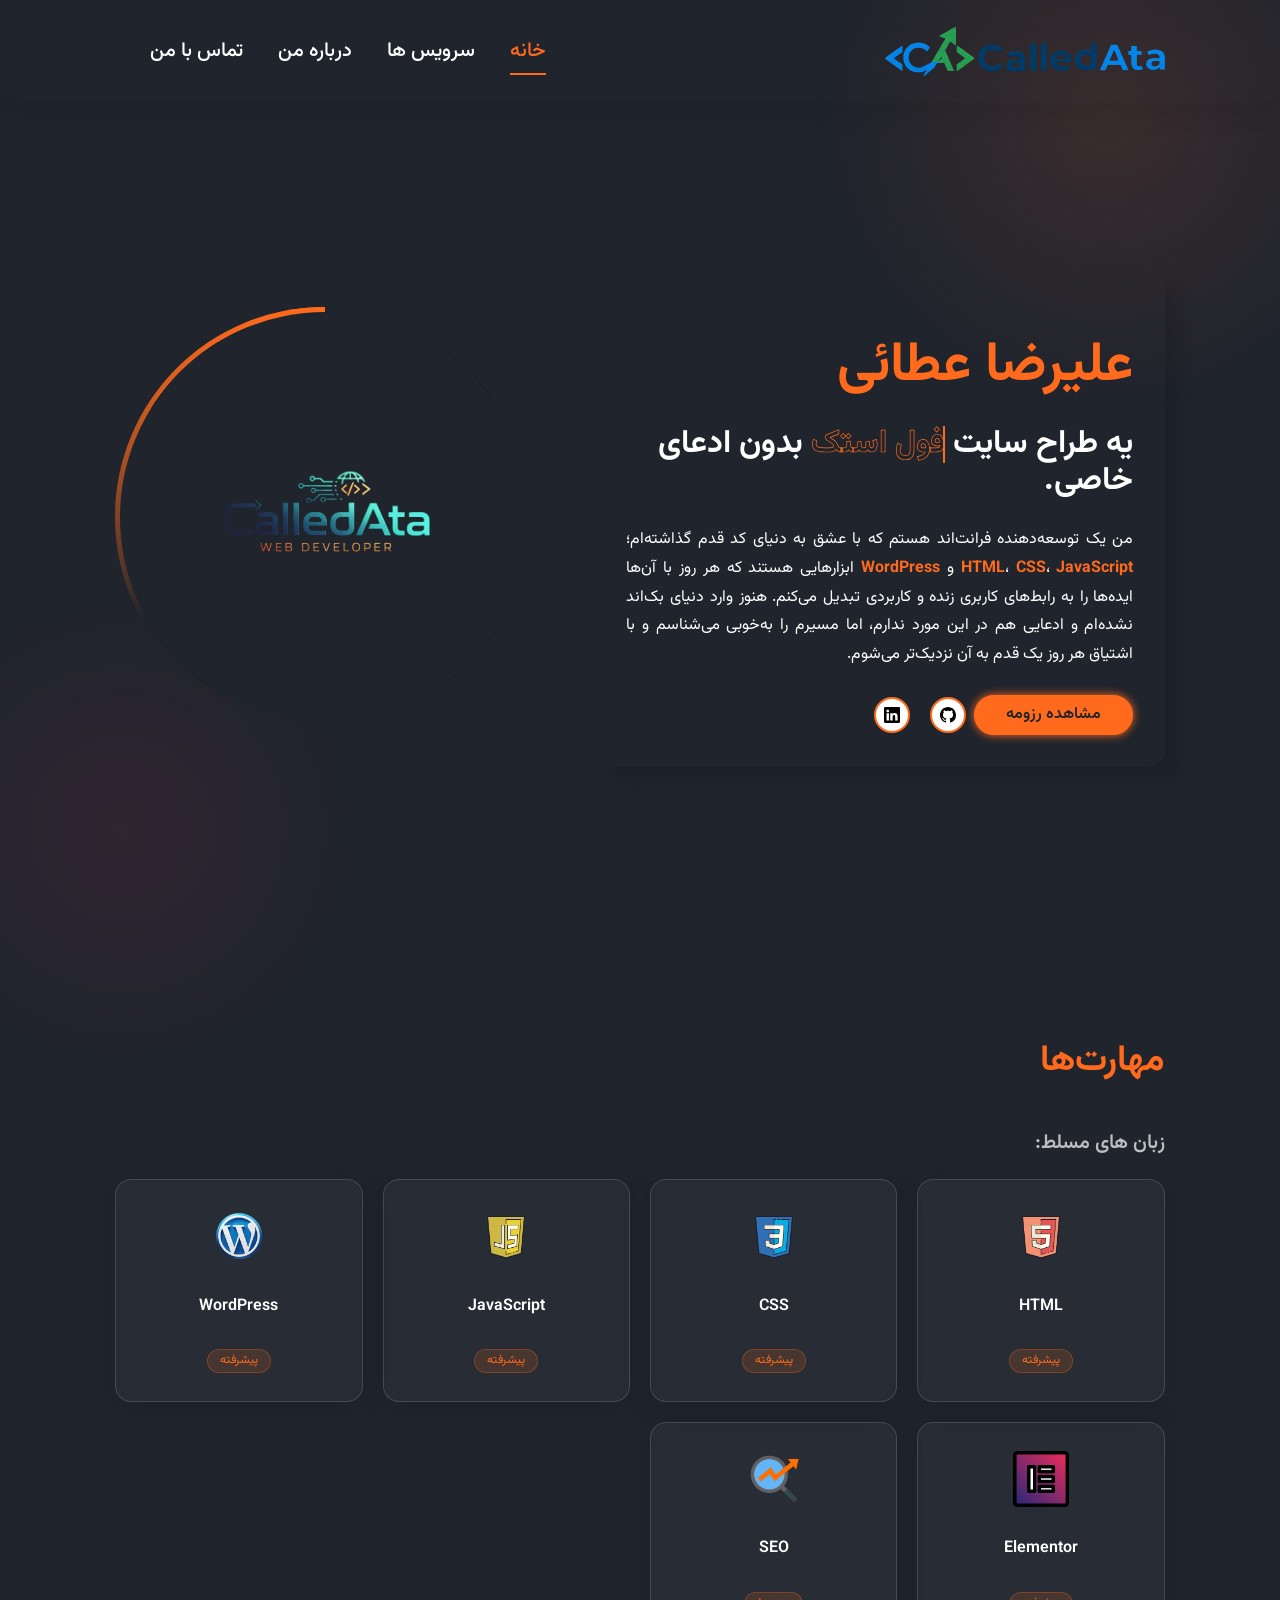
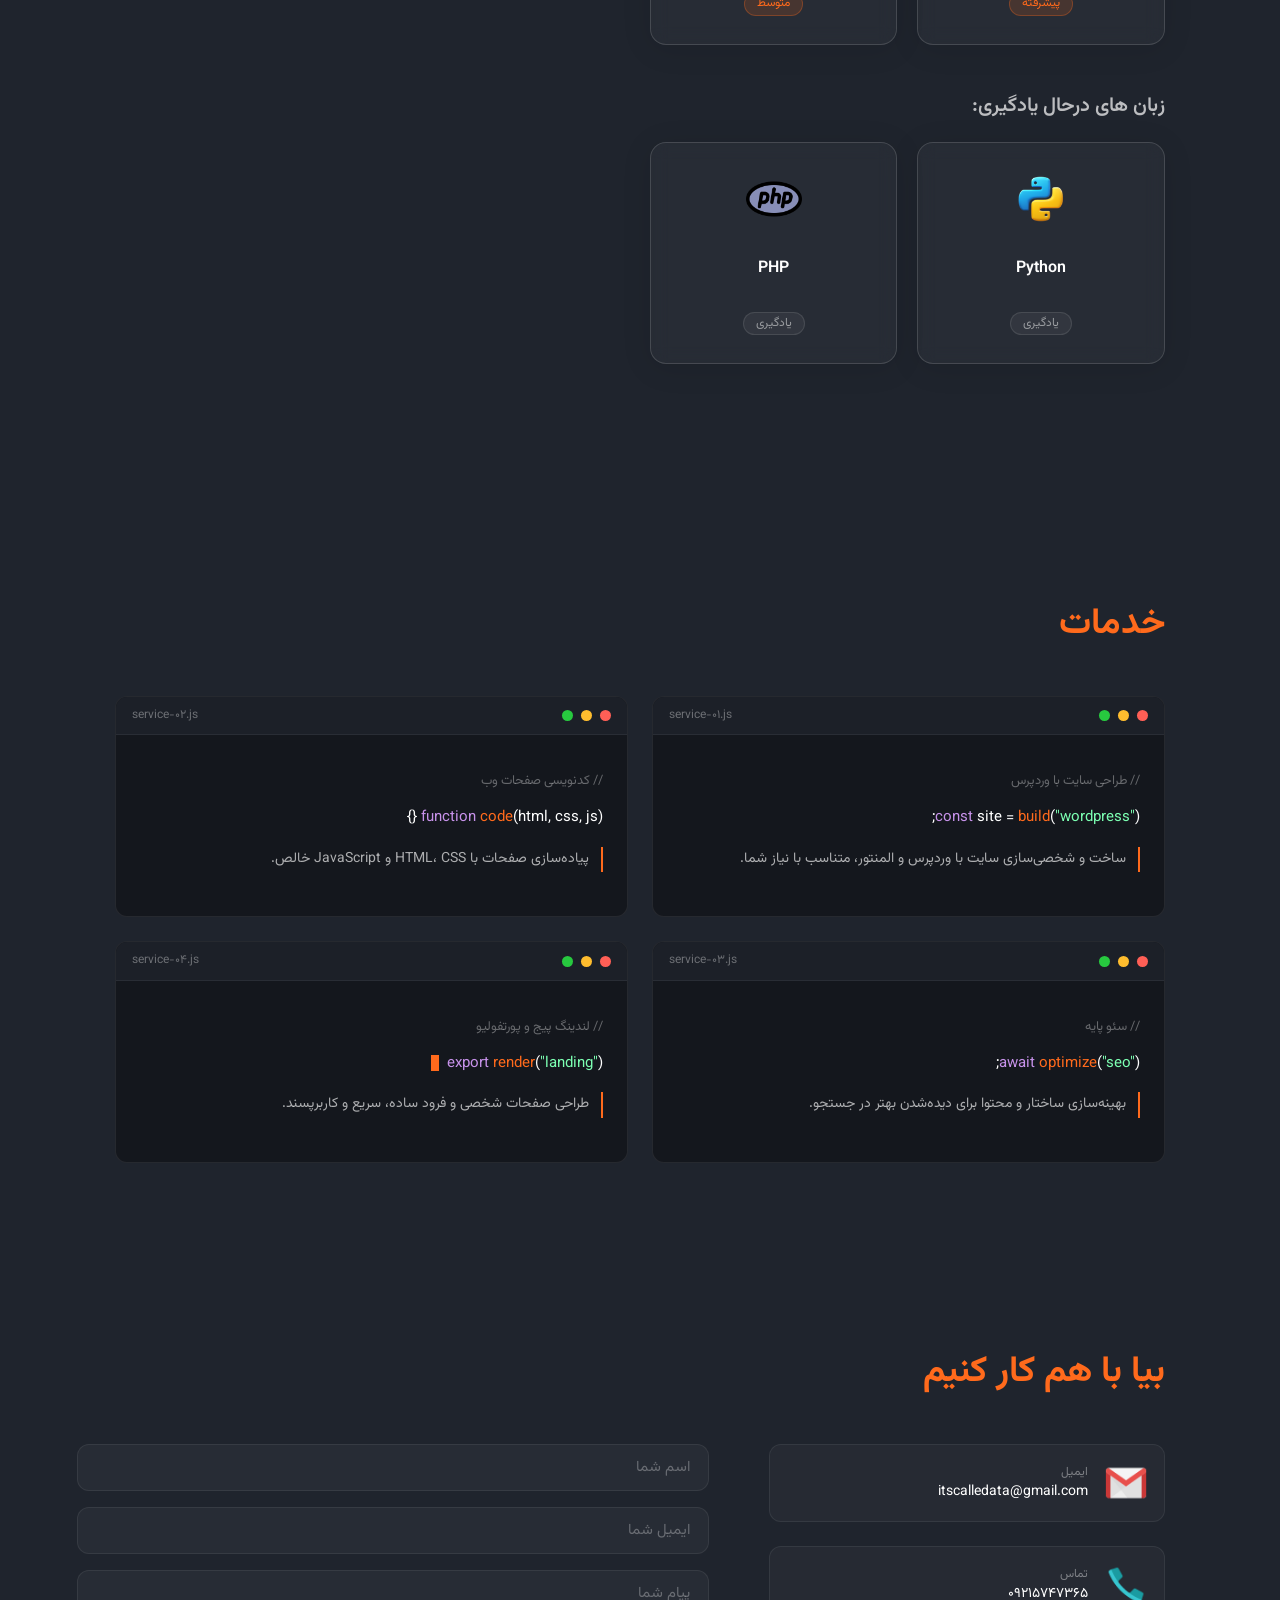
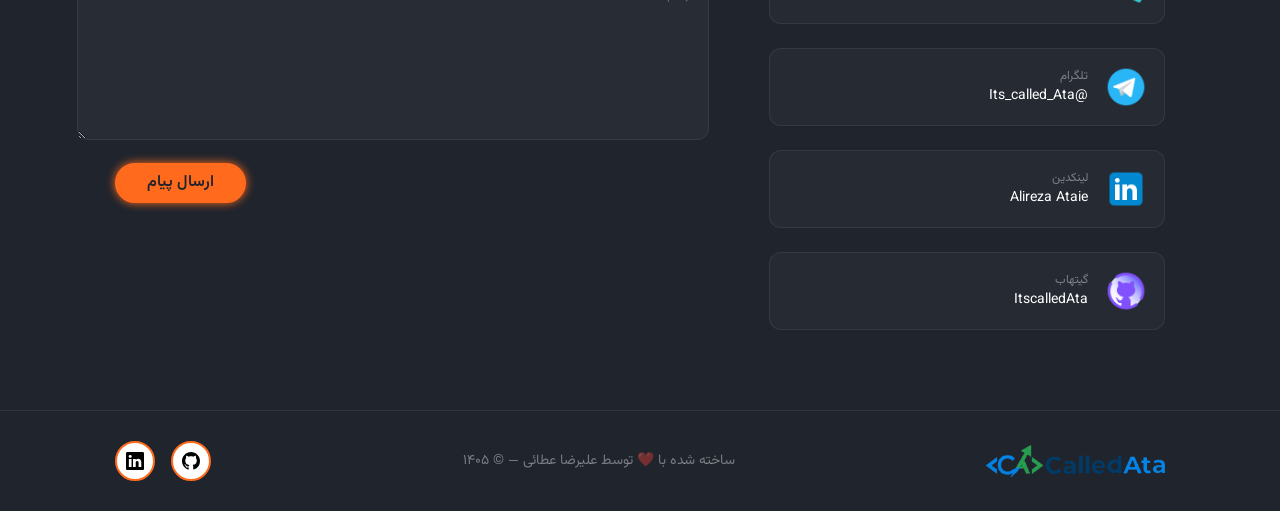
==== index.html @ e7ccdea0 "Initial commit" ====
<!doctype html>
<html lang="fa" dir="rtl">
  <head>
    <meta charset="UTF-8" />
    <meta http-equiv="X-UA-Compatible" content="IE=edge" />
    <meta name="viewport" content="width=device-width, initial-scale=1.0" />
    <title>Alireza Ataie</title>
    <link rel="stylesheet" href="./styles/reset.css" />
    <link rel="stylesheet" href="./styles/styles.css" />
    <link rel="stylesheet" href="./styles/hamburger.css">
    <link rel="stylesheet" href="./styles/responsive.css" />
  </head>
  <body>
    <div class="loader-overlay">
      <div class="loader-spinner"></div>
    </div>
    <header id="header"></header>
    <section class="hero">
      <div class="hero-info">
        <h1>علیرضا عطائی</h1>
        <h2>
          یه طراح سایت
          <span class="imp" style="--i: 1" data-text="فول استک">فول استک</span>
          بدون ادعای خاصی.
        </h2>
        <p>
          من یک توسعه‌دهنده فرانت‌اند هستم که با عشق به دنیای کد قدم گذاشته‌ام؛
          <span class="orange">HTML</span>، <span class="orange">CSS</span>،
          <span class="orange">JavaScript</span> و
          <span class="orange">WordPress</span> ابزارهایی هستند که هر روز با
          آن‌ها ایده‌ها را به رابط‌های کاربری زنده و کاربردی تبدیل می‌کنم. هنوز
          وارد دنیای بک‌اند نشده‌ام و ادعایی هم در این مورد ندارم، اما مسیرم
          را به‌خوبی می‌شناسم و با اشتیاق هر روز یک قدم به آن نزدیک‌تر می‌شوم.
        </p>
        <div class="btn-sci">
          <a href="#" class="btn">مشاهده رزومه</a>
          <div class="sci">
            <a href="https://github.com/ItscalledAta" target="_blank"
              ><img src="./images/icons/github.svg" alt="github"
            /></a>
            <a
              href="https://www.linkedin.com/in/alireza-ataie82"
              target="_blank"
              ><img src="./images/icons/linkedin.svg" alt="linkedin"
            /></a>
          </div>
        </div>
      </div>
      <div class="hero-img">
        <div class="img-box">
          <div class="img-item">
            <img src="./images/pictures/CalledAta.png" alt="Alireza Ataie" />
          </div>
        </div>
      </div>
    </section>
    <section class="skills">
      <h2 class="section-title">مهارت‌ها</h2>

      <div class="skills-group">
        <h3 class="group-title">زبان های مسلط:</h3>
        <div class="skills-grid">
          <div class="skill-card">
            <div class="skill-icon">
              <img src="./images/icons/html.png" alt="HTML" />
            </div>
            <h4>HTML</h4>
            <span class="skill-tag">پیشرفته</span>
          </div>

          <div class="skill-card">
            <div class="skill-icon">
              <img src="./images/icons/css.png" alt="CSS" />
            </div>
            <h4>CSS</h4>
            <span class="skill-tag">پیشرفته</span>
          </div>

          <div class="skill-card">
            <div class="skill-icon">
              <img src="./images/icons/javascript.png" alt="JavaScript" />
            </div>
            <h4>JavaScript</h4>
            <span class="skill-tag">پیشرفته</span>
          </div>

          <div class="skill-card">
            <div class="skill-icon">
              <img src="./images/icons/wordpress.png" alt="WordPress" />
            </div>
            <h4>WordPress</h4>
            <span class="skill-tag">پیشرفته</span>
          </div>

          <div class="skill-card">
            <div class="skill-icon">
              <img src="./images/icons/elementor.png" alt="Elementor" />
            </div>
            <h4>Elementor</h4>
            <span class="skill-tag">پیشرفته</span>
          </div>

          <div class="skill-card">
            <div class="skill-icon">
              <img src="./images/icons/seo.png" alt="SEO" />
            </div>
            <h4>SEO</h4>
            <span class="skill-tag">متوسط</span>
          </div>
        </div>
      </div>

      <div class="skills-group">
        <h3 class="group-title">زبان های درحال یادگیری:</h3>
        <div class="skills-grid learning">
          <div class="skill-card">
            <div class="skill-icon">
              <img src="./images/icons/python.png" alt="Python" />
            </div>
            <h4>Python</h4>
            <span class="skill-tag learning-tag">یادگیری</span>
          </div>

          <div class="skill-card">
            <div class="skill-icon">
              <img src="./images/icons/php.png" alt="PHP" />
            </div>
            <h4>PHP</h4>
            <span class="skill-tag learning-tag">یادگیری</span>
          </div>
        </div>
      </div>
    </section>
    <section id="services" class="services">
  <h2 class="section-title">خدمات</h2>
  <div class="services-grid">

    <div class="service-card">
      <div class="terminal-bar">
        <span class="terminal-dot red"></span>
        <span class="terminal-dot yellow"></span>
        <span class="terminal-dot green"></span>
        <span class="terminal-title">service-01.js</span>
      </div>
      <div class="terminal-body">
        <p class="terminal-comment">طراحی سایت با وردپرس</p>
        <p class="terminal-line">
          <span class="terminal-key">const</span> site =
          <span class="terminal-func">build</span>(<span class="terminal-string">"wordpress"</span>);
        </p>
        <p class="terminal-desc">
          ساخت و شخصی‌سازی سایت با وردپرس و المنتور، متناسب با نیاز شما.
        </p>
      </div>
    </div>

    <div class="service-card">
      <div class="terminal-bar">
        <span class="terminal-dot red"></span>
        <span class="terminal-dot yellow"></span>
        <span class="terminal-dot green"></span>
        <span class="terminal-title">service-02.js</span>
      </div>
      <div class="terminal-body">
        <p class="terminal-comment">کدنویسی صفحات وب</p>
        <p class="terminal-line">
          <span class="terminal-key">function</span>
          <span class="terminal-func">code</span>(html, css, js) {}
        </p>
        <p class="terminal-desc">
          پیاده‌سازی صفحات با HTML، CSS و JavaScript خالص.
        </p>
      </div>
    </div>

    <div class="service-card">
      <div class="terminal-bar">
        <span class="terminal-dot red"></span>
        <span class="terminal-dot yellow"></span>
        <span class="terminal-dot green"></span>
        <span class="terminal-title">service-03.js</span>
      </div>
      <div class="terminal-body">
        <p class="terminal-comment">سئو پایه</p>
        <p class="terminal-line">
          <span class="terminal-key">await</span>
          <span class="terminal-func">optimize</span>(<span class="terminal-string">"seo"</span>);
        </p>
        <p class="terminal-desc">
          بهینه‌سازی ساختار و محتوا برای دیده‌شدن بهتر در جستجو.
        </p>
      </div>
    </div>

    <div class="service-card">
      <div class="terminal-bar">
        <span class="terminal-dot red"></span>
        <span class="terminal-dot yellow"></span>
        <span class="terminal-dot green"></span>
        <span class="terminal-title">service-04.js</span>
      </div>
      <div class="terminal-body">
        <p class="terminal-comment">لندینگ پیج و پورتفولیو</p>
        <p class="terminal-line">
          <span class="terminal-key">export</span>
          <span class="terminal-func">render</span>(<span class="terminal-string">"landing"</span>)
          <span class="cursor-blink"></span>
        </p>
        <p class="terminal-desc">
          طراحی صفحات شخصی و فرود ساده، سریع و کاربرپسند.
        </p>
      </div>
    </div>

  </div>
</section>
    <section id="contact-me" class="contact">
      <h2 class="section-title">بیا با هم کار کنیم</h2>

      <div class="contact-wrapper">
        <div class="contact-info">
          <a href="mailto:itscalledata@gmail.com" class="contact-item">
            <div class="contact-icon">
              <img src="./images/icons/gmail.png" alt="email" />
            </div>
            <div class="contact-detail">
              <span class="contact-label">ایمیل</span>
              <span class="contact-value">itscalledata@gmail.com</span>
            </div>
          </a>

          <a href="tel:09215747365" class="contact-item">
            <div class="contact-icon">
              <img src="./images/icons/phone.png" alt="phone" />
            </div>
            <div class="contact-detail">
              <span class="contact-label">تماس</span>
              <span class="contact-value">09215747365</span>
            </div>
          </a>

          <a
            href="https://t.me/Its_called_Ata"
            target="_blank"
            class="contact-item"
          >
            <div class="contact-icon">
              <img src="./images/icons/telegram.png" alt="telegram" />
            </div>
            <div class="contact-detail">
              <span class="contact-label">تلگرام</span>
              <span class="contact-value">@Its_called_Ata</span>
            </div>
          </a>

          <a
            href="https://www.linkedin.com/in/alireza-ataie82"
            target="_blank"
            class="contact-item"
          >
            <div class="contact-icon">
              <img src="./images/icons/linkedin.png" alt="linkedin" />
            </div>
            <div class="contact-detail">
              <span class="contact-label">لینکدین</span>
              <span class="contact-value">Alireza Ataie</span>
            </div>
          </a>

          <a
            href="https://github.com/ItscalledAta"
            target="_blank"
            class="contact-item"
          >
            <div class="contact-icon">
              <img src="./images/icons/github.png" alt="github" />
            </div>
            <div class="contact-detail">
              <span class="contact-label">گیتهاب</span>
              <span class="contact-value">ItscalledAta</span>
            </div>
          </a>
        </div>

        <form
          class="contact-form"
          action="https://formspree.io/f/mojoldoe"
          method="POST"
        >
          <div class="form-group">
            <input type="text" name="name" placeholder="اسم شما" required />
          </div>
          <div class="form-group">
            <input type="email" name="email" placeholder="ایمیل شما" required />
          </div>
          <div class="form-group">
            <textarea
              name="message"
              placeholder="پیام شما"
              rows="5"
              required
            ></textarea>
          </div>
          <button type="submit" class="btn">ارسال پیام</button>
        </form>
      </div>
    </section>
    <div id="footer"></div>
    <script src="./js/navbar.js"></script>
    <script src="./js/main.js"></script>
    <script src="./js/loader.js"></script>
    <script src="./js/skills-animation.js"></script>
  </body>
</html>
---- styles/styles.css ----
/* فونت ها */

@font-face {
  font-family: vazir;
  src: url(../fonts/Vazirmatn-VariableFont_wght.ttf);
}

/* فونت صفحات */

* {
  font-family: vazir, sans-serif;
  font-feature-settings: "ss01";
}

/* متغیر ها */

:root {
  --body-bg: #1f242d;
  --link-color: #fff;
  --nav-bg: slateblue;
  --btn1-bg: #ff6a1c;
  --nav-h: 72px;
}

/* base */

@keyframes show-content {
  100% {
    visibility: visible;
    opacity: 1;
  }
}

html {
  scroll-behavior: smooth;
}

body {
  background: var(--body-bg);
}

body.menu-open {
  overflow: hidden;
}

body::before {
  content: "";
  position: fixed;
  top: -20%;
  right: -10%;
  width: 600px;
  height: 600px;
  background: radial-gradient(
    circle,
    rgba(255, 107, 53, 0.12) 0%,
    transparent 70%
  );
  pointer-events: none;
  z-index: 0;
}

body::after {
  content: "";
  position: fixed;
  bottom: -20%;
  left: -10%;
  width: 500px;
  height: 500px;
  background: radial-gradient(
    circle,
    rgba(255, 53, 104, 0.08) 0%,
    transparent 70%
  );
  pointer-events: none;
  z-index: 0;
}

a {
  color: var(--link-color);
  text-decoration: none;
}

.orange {
  color: var(--btn1-bg);
  font-weight: bold;
}

/* header/navbar */

#header {
  position: sticky;
  top: 0;
  z-index: 100;
  width: 100%;
}

.header {
  /* From https://css.glass */
  background: rgba(255, 255, 255, 0);
  border-radius: 16px;
  box-shadow: 0 4px 30px rgba(0, 0, 0, 0.1);
  backdrop-filter: blur(15.2px);
  -webkit-backdrop-filter: blur(15.2px);
}

.header .navbar {
  width: 100%;
  padding: 24px 9%;
  display: flex;
  justify-content: space-between;
  align-items: center;
  z-index: 100;
  box-sizing: border-box;
  visibility: hidden;
  opacity: 0;
  animation: show-content 1.5s linear forwards;
  animation-delay: 1.2s;
}

.header .navbar .logo {
  display: flex;
  align-items: center;
}

.header .navbar .logo img {
  height: 50px;
  width: auto;
  object-fit: contain;
}

/* .header .navbar .logo img {
    width: 50px;
    height: auto;
    display: block;
} */

.header .navbar ul {
  display: flex;
}

.header .navbar ul li {
  list-style: none;
  margin-left: 35px;
}

.header .navbar ul li a {
  position: relative;
  padding-bottom: 8px;
  font-size: 20px;
  font-weight: 500;
  transition: 0.5s;
}

.header .navbar ul li a::after {
  content: "";
  position: absolute;
  bottom: 0;
  left: 0;
  width: 100%;
  height: 2px;
  background: var(--btn1-bg);
  transform: scaleX(0);
  transition: transform 0.3s ease;
}

.header .navbar ul li:hover a::after,
.header .navbar ul li.active a::after {
  transform: scaleX(1);
}

.header .navbar ul li:hover a,
.header .navbar ul li.active a {
  color: var(--btn1-bg);
}

/* hero section */

.hero {
  display: flex;
  align-items: center;
  height: calc(100vh - var(--nav-h));
  padding: 0 9%;
  color: var(--link-color);
  visibility: hidden;
  opacity: 0;
  animation: show-content 1.5s linear forwards;
  animation-delay: 1.6s;
  gap: 60px;
  justify-content: space-between;
  position: relative;
  z-index: 1;
}

.hero-info {
  flex: 1;
  max-width: 60%;
  padding: 3%;
  background: rgba(255, 255, 255, 0);
  border-radius: 16px;
  box-shadow: 14px 14px 15px rgba(0, 0, 0, 0.1);
  backdrop-filter: blur(15.2px);
  -webkit-backdrop-filter: blur(15.2px);
}

.hero-info h1 {
  font-size: 55px;
  color: var(--btn1-bg);
}

.hero-info h2 {
  font-size: 32px;
  margin-top: -10px;
}

.hero-info h2 span {
  position: relative;
  display: inline-block;
  color: transparent;
  -webkit-text-stroke: 0.7px var(--btn1-bg);
  /* animation: display-text 2s linear infinite; */
  animation-delay: calc(-4s * var(--i));
}

@keyframes display-text {
  25%,
  100% {
    display: none;
  }
}

.hero-info h2 span::before {
  content: attr(data-text);
  position: absolute;
  width: 0;
  border-left: 2px solid var(--btn1-bg);
  color: var(--btn1-bg);
  white-space: nowrap;
  overflow: hidden;
  animation: fill-text 4s linear infinite;
}

@keyframes fill-text {
  10%,
  100% {
    width: 0;
  }
  70%,
  90% {
    width: 100%;
  }
}

.hero-info p {
  font-size: 16px;
  margin: 10px 0 25px;
  text-align: justify;
  line-height: 1.8;
}

.hero-info .btn-sci {
  display: flex;
  align-items: center;
}

.btn {
  line-height: 1;
  display: inline-flex;
  justify-content: center;
  align-items: center;
  display: inline-block;
  padding: 10px 30px;
  background: var(--btn1-bg);
  border: 2px solid var(--btn1-bg);
  border-radius: 40px;
  box-shadow: 0 0 10px var(--btn1-bg);
  font-size: 16px;
  color: var(--body-bg);
  font-weight: 600;
  transition: 0.5s;
}

.btn:hover {
  background: transparent;
  color: var(--btn1-bg);
  box-shadow: none;
}

.hero-info .btn-sci .sci {
  margin-left: 15px;
}

.hero-info .btn-sci .sci a {
  display: inline-flex;
  padding: 8px;
  border: 2px solid var(--btn1-bg);
  border-radius: 50%;
  background: var(--link-color);
  font-size: 20px;
  color: var(--btn1-bg);
  margin: 0 8px;
  transition: 0.5s;
}

.hero-info .btn-sci .sci a:hover {
  background: var(--btn1-bg);
  color: var(--body-bg);
  box-shadow: 0 0 10px var(--btn1-bg);
}

/* نصویر هیرو */

.hero-img {
  flex-shrink: 0;
  display: flex;
  align-items: center;
  justify-content: center;
}

.hero-img .img-box {
  position: relative;
  width: 32vw;
  height: 32vw;
  border-radius: 50%;
  padding: 5px;
  display: flex;
  justify-content: center;
  align-items: center;
  overflow: hidden;
}

.hero-img .img-box::before,
.hero-img .img-box::after {
  content: "";
  position: absolute;
  width: 100%;
  height: 100%;
  background: conic-gradient(transparent, transparent, transparent, #ff6a1c);
  transform: rotate(0deg);
  animation: rotate-border 7s linear infinite;
}

.hero-img .img-box::after {
  animation-delay: -4s;
}

@keyframes rotate-border {
  100% {
    transform: rotate(360deg);
  }
}

.hero-img .img-box .img-item {
  position: relative;
  width: 100%;
  height: 100%;
  background: var(--body-bg);
  border: 0.1 solid var(--body-bg);
  border-radius: 50%;
  display: flex;
  justify-content: center;
  overflow: hidden;
  z-index: 1;
}

.hero-img .img-box .img-item img {
  position: absolute;
  top: 30px;
  display: block;
  width: 85%;
  object-fit: cover;
  mix-blend-mode: lighten;
}

/* انیمیشین لود صفحه */

.loader-overlay {
  position: fixed;
  inset: 0;
  background: var(--body-bg);
  z-index: 9999;
  display: flex;
  justify-content: center;
  align-items: center;
  transition: opacity 0.5s ease;
}

@keyframes loader-hide {
  to {
    opacity: 0;
    pointer-events: none;
  }
}

.loader-spinner {
  width: 50px;
  height: 50px;
  border: 3px solid transparent;
  border-top-color: var(--btn1-bg);
  border-radius: 50%;
  animation: spin 0.8s linear infinite;
}

@keyframes spin {
  to {
    transform: rotate(360deg);
  }
}

.hole {
  width: 100%;
  height: 800px;
}

/* بخش skills */

.skills {
  padding: 80px 9%;
  color: var(--link-color);
}

.section-title {
  font-size: 36px;
  font-weight: 700;
  color: var(--btn1-bg);
  margin-bottom: 50px;
  text-align: right;
}

.skills-group {
  margin-bottom: 50px;
}

.group-title {
  font-size: 20px;
  font-weight: 600;
  color: var(--link-color);
  margin-bottom: 24px;
  opacity: 0.7;
}

.skills-grid {
  display: grid;
  grid-template-columns: repeat(4, 1fr);
  gap: 20px;
}

.skills-grid.learning {
  grid-template-columns: repeat(4, 1fr);
}

.skill-card {
  /* From https://css.glass */
  background: rgba(255, 255, 255, 0.0392156862745098);
  border-radius: 16px;
  box-shadow: 0 4px 30px rgba(0, 0, 0, 0.1);
  backdrop-filter: blur(9.1px);
  -webkit-backdrop-filter: blur(9.1px);
  border: 1px solid rgba(255, 255, 255, 0.14);
  border-radius: 16px;
  padding: 28px 20px;
  display: flex;
  flex-direction: column;
  align-items: center;
  gap: 12px;
  transition: 0.3s ease;
  cursor: default;
  opacity: 0;
  transform: translateY(24px);
  transition:
    opacity 0.4s ease,
    transform 0.4s ease;
}

.skill-card.visible {
  opacity: 1;
  transform: translateY(0);
}
/* هر کارت دیر تر از قبلی ظاهر بشه */
.skill-card:nth-child(1) {
  transition-delay: 0.1s;
}
.skill-card:nth-child(2) {
  transition-delay: 0.2s;
}
.skill-card:nth-child(3) {
  transition-delay: 0.3s;
}
.skill-card:nth-child(4) {
  transition-delay: 0.4s;
}
.skill-card:nth-child(5) {
  transition-delay: 0.5s;
}
.skill-card:nth-child(6) {
  transition-delay: 1s;
}

.skill-card:hover {
  transform: translateY(-6px);
  border-color: rgba(255, 106, 28, 0.4);
  box-shadow: 0 8px 30px rgba(255, 106, 28, 0.15);
}

.skill-icon {
  width: 56px;
  height: 56px;
  display: flex;
  align-items: center;
  justify-content: center;
}

.skill-icon img {
  width: 100%;
  height: 100%;
  object-fit: contain;
}

.skill-card h4 {
  font-size: 16px;
  font-weight: 600;
}

.skill-tag {
  font-size: 12px;
  padding: 4px 12px;
  border-radius: 20px;
  background: rgba(255, 106, 28, 0.15);
  color: var(--btn1-bg);
  border: 1px solid rgba(255, 106, 28, 0.3);
}

.learning-tag {
  background: rgba(255, 255, 255, 0.05);
  color: rgba(255, 255, 255, 0.5);
  border-color: rgba(255, 255, 255, 0.1);
}

/* بخش خدمات - استایل ترمینال */

.services {
  padding: 80px 9%;
  color: var(--link-color);
}

.services-grid {
  display: grid;
  grid-template-columns: repeat(2, 1fr);
  gap: 24px;
}

.service-card {
  background: #14171d;
  border: 1px solid rgba(255, 255, 255, 0.08);
  border-radius: 12px;
  overflow: hidden;
  font-family: monospace;
  transition:
    transform 0.35s ease,
    box-shadow 0.35s ease;
}

.service-card:hover {
  transform: translateY(-6px);
  box-shadow: 0 12px 40px rgba(0, 0, 0, 0.4);
}

.terminal-bar {
  display: flex;
  align-items: center;
  gap: 8px;
  padding: 12px 16px;
  background: #1c2028;
  border-bottom: 1px solid rgba(255, 255, 255, 0.06);
}

.terminal-dot {
  width: 11px;
  height: 11px;
  border-radius: 50%;
}

.terminal-dot.red {
  background: #ff5f56;
}
.terminal-dot.yellow {
  background: #ffbd2e;
}
.terminal-dot.green {
  background: #27c93f;
}

.terminal-title {
  margin-right: auto;
  font-size: 12px;
  color: rgba(255, 255, 255, 0.35);
}

.terminal-body {
  padding: 26px 24px 30px;
}

.terminal-comment {
  color: rgba(255, 255, 255, 0.35);
  font-size: 13px;
  margin-bottom: 10px;
}

.terminal-comment::before {
  content: "// ";
}

.terminal-line {
  font-size: 15px;
  line-height: 1.9;
  margin-bottom: 6px;
}

.terminal-key {
  color: #c792ea;
}

.terminal-func {
  color: var(--btn1-bg);
}

.terminal-string {
  color: #7cffb2;
}

.terminal-desc {
  margin-top: 14px;
  font-family: vazir, sans-serif;
  font-size: 14px;
  line-height: 1.8;
  color: rgba(255, 255, 255, 0.65);
  border-right: 2px solid var(--btn1-bg);
  padding-right: 12px;
}

.cursor-blink {
  display: inline-block;
  width: 8px;
  height: 16px;
  background: var(--btn1-bg);
  margin-right: 4px;
  animation: blink 1s step-end infinite;
  vertical-align: middle;
}

@keyframes blink {
  50% {
    opacity: 0;
  }
}

/* contact / form */

.contact {
  padding: 80px 9%;
  color: var(--link-color);
}

.contact-wrapper {
  display: grid;
  grid-template-columns: 1fr 1.5fr;
  gap: 60px;
  align-items: start;
}

.contact-info {
  display: flex;
  flex-direction: column;
  gap: 24px;
}

.contact-item {
  display: flex;
  align-items: center;
  gap: 16px;
  padding: 16px;
  border-radius: 12px;
  border: 1px solid rgba(255, 255, 255, 0.07);
  background: rgba(255, 255, 255, 0.03);
  transition: 0.3s ease;
}

.contact-item:hover {
  border-color: rgba(255, 106, 28, 0.4);
  background: rgba(255, 106, 28, 0.05);
  transform: translateX(-6px);
}

.contact-icon {
  width: 44px;
  height: 44px;
  flex-shrink: 0;
  display: flex;
  align-items: center;
  justify-content: center;
}

.contact-icon img {
  width: 100%;
  height: 100%;
  object-fit: contain;
}

.contact-detail {
  display: flex;
  flex-direction: column;
  gap: 4px;
}

.contact-label {
  font-size: 12px;
  color: rgba(255, 255, 255, 0.4);
}

.contact-value {
  font-size: 14px;
  color: var(--link-color);
}

/* فرم */

.contact-form {
  display: flex;
  flex-direction: column;
  gap: 16px;
}

.form-group input,
.form-group textarea {
  width: 100%;
  padding: 14px 18px;
  background: rgba(255, 255, 255, 0.04);
  border: 1px solid rgba(255, 255, 255, 0.07);
  border-radius: 12px;
  color: var(--link-color);
  font-family: vazir, sans-serif;
  font-size: 15px;
  transition: 0.3s ease;
  outline: none;
}

.form-group input:focus,
.form-group textarea:focus {
  border-color: rgba(255, 106, 28, 0.5);
  background: rgba(255, 106, 28, 0.04);
}

.form-group textarea {
  resize: vertical;
  min-height: 140px;
}

::placeholder {
  color: rgba(255, 255, 255, 0.3);
}

.contact-form .btn {
  align-self: flex-end;
}

/* footer */

.footer {
  padding: 28px 9%;
  border-top: 1px solid rgba(255, 255, 255, 0.07);
  color: var(--link-color);
}

.footer-wrapper {
  display: flex;
  align-items: center;
  justify-content: space-between;
}

.footer-copy {
  font-size: 14px;
  color: rgba(255, 255, 255, 0.4);
}

.footer-social {
  display: flex;
  gap: 16px;
}

.footer-social a {
  width: 36px;
  height: 36px;
  display: flex;
  align-items: center;
  justify-content: center;
  border: 2px solid var(--btn1-bg);
  border-radius: 50%;
  transition: 0.3s ease;
  background: var(--link-color);
  transition: 0.5s;
}

.footer-social a:hover {
  background: var(--btn1-bg);
  color: var(--body-bg);
  box-shadow: 0 0 10px var(--btn1-bg);
}

.footer-social a:hover {
  border-color: rgba(255, 106, 28, 0.4);
  box-shadow: 0 0 10px rgba(255, 106, 28, 0.15);
}

.footer-social a img {
  width: 18px;
  height: 18px;
  object-fit: contain;
}

.footer .logo {
  display: flex;
  align-items: center;
}

.footer .logo img {
  height: 32px;
  width: auto;
}

/* صفحه ۴۰۴ */

.error-page {
  min-height: calc(100vh - var(--nav-h));
  display: flex;
  flex-direction: column;
  align-items: center;
  justify-content: center;
  text-align: center;
  padding: 0 9%;
  color: var(--link-color);
}

.error-code {
  font-size: clamp(80px, 18vw, 160px);
  font-weight: 800;
  color: var(--btn1-bg);
  line-height: 1;
  text-shadow: 0 0 40px rgba(255, 106, 28, 0.25);
}

.error-page h1 {
  font-size: 28px;
  font-weight: 700;
  margin-top: 16px;
  margin-bottom: 14px;
}

.error-page p {
  font-size: 16px;
  line-height: 1.8;
  color: rgba(255, 255, 255, 0.6);
  max-width: 480px;
  margin-bottom: 32px;
}
---- styles/hamburger.css ----
.mb-ham {
  --color: #ff9100;
  width: 36px;
  height: 36px;
  padding: 0;
  margin: 0;
  outline: none;
  position: relative;
  border: none;
  background: none;
  cursor: pointer;
  display: none;
  -webkit-appearance: none;
  -webkit-tap-highlight-color: transparent;
  transition: 0.35s;
}

.mb-ham svg {
  width: 64px;
  height: 48px;
  top: -6px;
  left: -14px;
  stroke: var(--color);
  stroke-width: 4px;
  filter:drop-shadow(0 0 12px rgba(255,145,0,.35));
  stroke-linecap: round;
  stroke-linejoin: round;
  fill: none;
  display: block;
  position: absolute;
}

.mb-ham svg path {
  transition:
    stroke-dasharray var(--duration, 0.85s) var(--easing, ease) var(--delay, 0s),
    stroke-dashoffset var(--duration, 0.85s) var(--easing, ease)
      var(--delay, 0s);

  stroke-dasharray: var(--array-1, 26px) var(--array-2, 100px);
  stroke-dashoffset: var(--offset, 126px);
  transform: translateZ(0);
}

.mb-ham svg path:nth-child(2) {
  --duration: 0.7s;
  --easing: ease-in;
  --offset: 100px;
  --array-2: 74px;
}

.mb-ham svg path:nth-child(3) {
  --offset: 133px;
  --array-2: 107px;
}

.mb-ham.active svg path {
  --offset: 57px;
}

.mb-ham.active svg path:nth-child(1),
.mb-ham.active svg path:nth-child(3) {
  --delay: 0.15s;
  --easing: cubic-bezier(0.2, 0.4, 0.2, 1.1);
}

.mb-ham.active svg path:nth-child(2) {
  --duration: 0.4s;
  --offset: 2px;
  --array-1: 1px;
}

.mb-ham.active svg path:nth-child(3) {
  --offset: 58px;
}
---- styles/responsive.css ----
/* MOBILE NAVIGATION */

@media (max-width: 1024px) {

  /* Header */

  .header .navbar {
    padding: 20px 6%;
  }

  .header .navbar .nav-links {
    display: none !important;
  }

  .mb-ham {
    display: block;
    position: relative;
    z-index: 2001;
  }

  /* Mobile Menu */

  .mobile-menu {
    position: fixed;
    inset: 0;

    display: grid;
    grid-template-rows: 1fr auto;

    place-items: center;

    background:
      radial-gradient(
        circle at top,
        rgba(255, 145, 0, .08),
        transparent 35%
      ),
      linear-gradient(
        180deg,
        rgba(12, 15, 21, .94),
        rgba(22, 27, 35, .98)
      );

    backdrop-filter: blur(35px);
    -webkit-backdrop-filter: blur(35px);

    opacity: 0;
    visibility: hidden;
    pointer-events: none;

    transform: scale(.96);

    transition:
      opacity .45s ease,
      transform .45s ease,
      visibility .45s ease;

    z-index: 2000;
  }

  .mobile-menu.open {
    opacity: 1;
    visibility: visible;
    pointer-events: auto;
    transform: scale(1);
  }

  /* Navigation */

  .mobile-links {
    list-style: none;

    display: flex;
    flex-direction: column;
    justify-content: center;
    align-items: center;

    gap: 34px;

    margin: 0;
    padding: 0;

    align-self: center;
  }

  .mobile-links li {
    opacity: 0;

    transform:
      translateY(35px)
      scale(.96);

    transition:
      opacity .45s ease,
      transform .45s ease;
  }

  .mobile-menu.open .mobile-links li {
    opacity: 1;

    transform:
      translateY(0)
      scale(1);
  }

  .mobile-menu.open .mobile-links li:nth-child(1) {
    transition-delay: .08s;
  }

  .mobile-menu.open .mobile-links li:nth-child(2) {
    transition-delay: .16s;
  }

  .mobile-menu.open .mobile-links li:nth-child(3) {
    transition-delay: .24s;
  }

  .mobile-menu.open .mobile-links li:nth-child(4) {
    transition-delay: .32s;
  }

  /* Links */

  .mobile-links a {
    position: relative;

    display: inline-block;

    padding: 12px 22px;

    border-radius: 18px;

    color: #fff;
    text-decoration: none;

    font-size: 34px;
    font-weight: 700;
    letter-spacing: .8px;

    transition:
      color .35s ease,
      background .35s ease,
      transform .35s ease;
  }

  .mobile-links a::after {
    content: "";

    position: absolute;

    left: 50%;
    bottom: -8px;

    width: 0;
    height: 3px;

    border-radius: 50px;

    background: var(--btn1-bg);

    transform: translateX(-50%);

    transition: width .35s ease;
  }

  .mobile-links a:hover {
    color: var(--btn1-bg);

    background: rgba(255, 145, 0, .08);

    transform: translateY(-3px);
  }

  .mobile-links a:hover::after {
    width: 60%;
  }

  /* Social */

  .mobile-socials {
    display: flex;
    justify-content: center;
    align-items: center;

    gap: 22px;

    margin-bottom: 45px;

    opacity: 0;
    transform: translateY(20px);

    transition:
      opacity .45s ease,
      transform .45s ease;
  }

  .mobile-menu.open .mobile-socials {
    opacity: 1;
    transform: translateY(0);

    transition-delay: .45s;
  }

  .mobile-socials a {
    display: flex;
    justify-content: center;
    align-items: center;

    width: 58px;
    height: 58px;

    border-radius: 50%;

    border: 2px solid rgba(255, 145, 0, .45);

    background: rgba(255, 255, 255, .06);

    backdrop-filter: blur(10px);

    transition:
      transform .35s ease,
      border-color .35s ease,
      box-shadow .35s ease;
  }

  .mobile-socials a:hover {
    transform:
      translateY(-6px)
      scale(1.08);

    border-color: var(--btn1-bg);

    box-shadow:
      0 0 25px rgba(255, 145, 0, .35);
  }

  .mobile-socials img {
    width: 24px;
    height: 24px;

    filter: brightness(1.2);
  }

}

/* Small Devices */

@media (max-width: 600px) {

  .mobile-links {
    gap: 26px;
  }

  .mobile-links a {
    font-size: 28px;
  }

  .mobile-socials {
    margin-bottom: 35px;
  }

}

/* Desktop */

@media (min-width: 1025px) {

  .mb-ham {
    display: none;
  }

  .mobile-menu {
    display: none;
  }

}

/* HERO SECTION */

@media (max-width: 1024px) {
  .hero {
    flex-direction: column-reverse;
    height: auto;
    padding: 60px 6%;
    gap: 40px;
    text-align: center;
  }

  .hero-info {
    max-width: 100%;
    text-align: right;
  }

  .hero-info h1 {
    font-size: 42px;
  }

  .hero-info h2 {
    font-size: 24px;
  }

  .hero-img .img-box {
    width: 60vw;
    height: 60vw;
    max-width: 340px;
    max-height: 340px;
  }
}

@media (max-width: 600px) {
  .hero-info h1 {
    font-size: 34px;
  }

  .hero-info h2 {
    font-size: 20px;
  }

  .hero-info p {
    font-size: 15px;
  }

  .hero-info .btn-sci {
    flex-wrap: wrap;
    justify-content: center;
    gap: 12px;
  }

  .hero-img .img-box {
    width: 75vw;
    height: 75vw;
    max-width: 280px;
    max-height: 280px;
  }
}

/* SKILLS SECTION */

@media (max-width: 1024px) {
  .skills {
    padding: 60px 6%;
  }

  .section-title {
    font-size: 28px;
    text-align: center;
  }

  .skills-grid,
  .skills-grid.learning {
    grid-template-columns: repeat(3, 1fr);
    gap: 16px;
  }
}

@media (max-width: 600px) {
  .skills-grid,
  .skills-grid.learning {
    grid-template-columns: repeat(2, 1fr);
  }

  .group-title {
    text-align: center;
  }
}

/* SERVICES SECTION */

@media (max-width: 1024px) {
  .services {
    padding: 60px 6%;
  }

  .services-grid {
    grid-template-columns: 1fr;
    gap: 20px;
  }
}

/* CONTACT SECTION */

@media (max-width: 1024px) {
  .contact {
    padding: 60px 6%;
  }

  .contact-wrapper {
    grid-template-columns: 1fr;
    gap: 36px;
  }

  .contact-form .btn {
    align-self: stretch;
    text-align: center;
  }
}

@media (max-width: 600px) {
  .contact-item {
    padding: 14px;
  }

  .contact-value {
    font-size: 13px;
    word-break: break-all;
  }
}

/* FOOTER */

@media (max-width: 600px) {
  .footer-wrapper {
    flex-direction: column;
    gap: 16px;
    text-align: center;
  }

  .footer-copy {
    order: 2;
    font-size: 12px;
  }

  .footer-social {
    order: 1;
  }
}

/* ABOUT PAGE */

@media (max-width: 1024px) {
  .about-page {
    padding: 0 6%;
  }

  .about-title {
    padding: 50px 0 30px;
  }

  .about-title h1 {
    font-size: 34px;
  }

  /* استوری */

  .about-story {
    flex-direction: column;
    gap: 30px;
    padding: 40px 0;
    text-align: center;
  }

  .story-img {
    width: 220px;
    height: 220px;
  }

  .story-text {
    text-align: right;
  }

  .story-text h2 {
    text-align: center;
  }

  /* تایم‌لاین: از افقی به عمودی */

  .about-timeline {
    padding: 40px 0;
  }

  .timeline {
    flex-direction: column;
    align-items: flex-start;
    gap: 36px;
    padding-top: 0;
  }

  .timeline::before {
    top: 0;
    bottom: 0;
    right: 18px;
    left: auto;
    width: 2px;
    height: auto;
  }

  .timeline-item {
    flex-direction: row;
    align-items: center;
    text-align: right;
    gap: 16px;
    width: 100%;
  }

  .timeline-dot {
    flex-shrink: 0;
  }

  .timeline-item p {
    max-width: none;
    text-align: right;
  }

  .timeline-year {
    position: static;
    order: -1;
    min-width: 50px;
  }

  /* CV */

  .about-cv {
    padding: 40px 0 70px;
  }
}

@media (max-width: 600px) {
  .about-title h1 {
    font-size: 28px;
  }

  .about-title p {
    font-size: 15px;
  }

  .story-img {
    width: 180px;
    height: 180px;
  }

  .story-text h2 {
    font-size: 22px;
  }

  .story-text p {
    font-size: 14px;
  }

  .timeline-item p {
    font-size: 13px;
  }
}
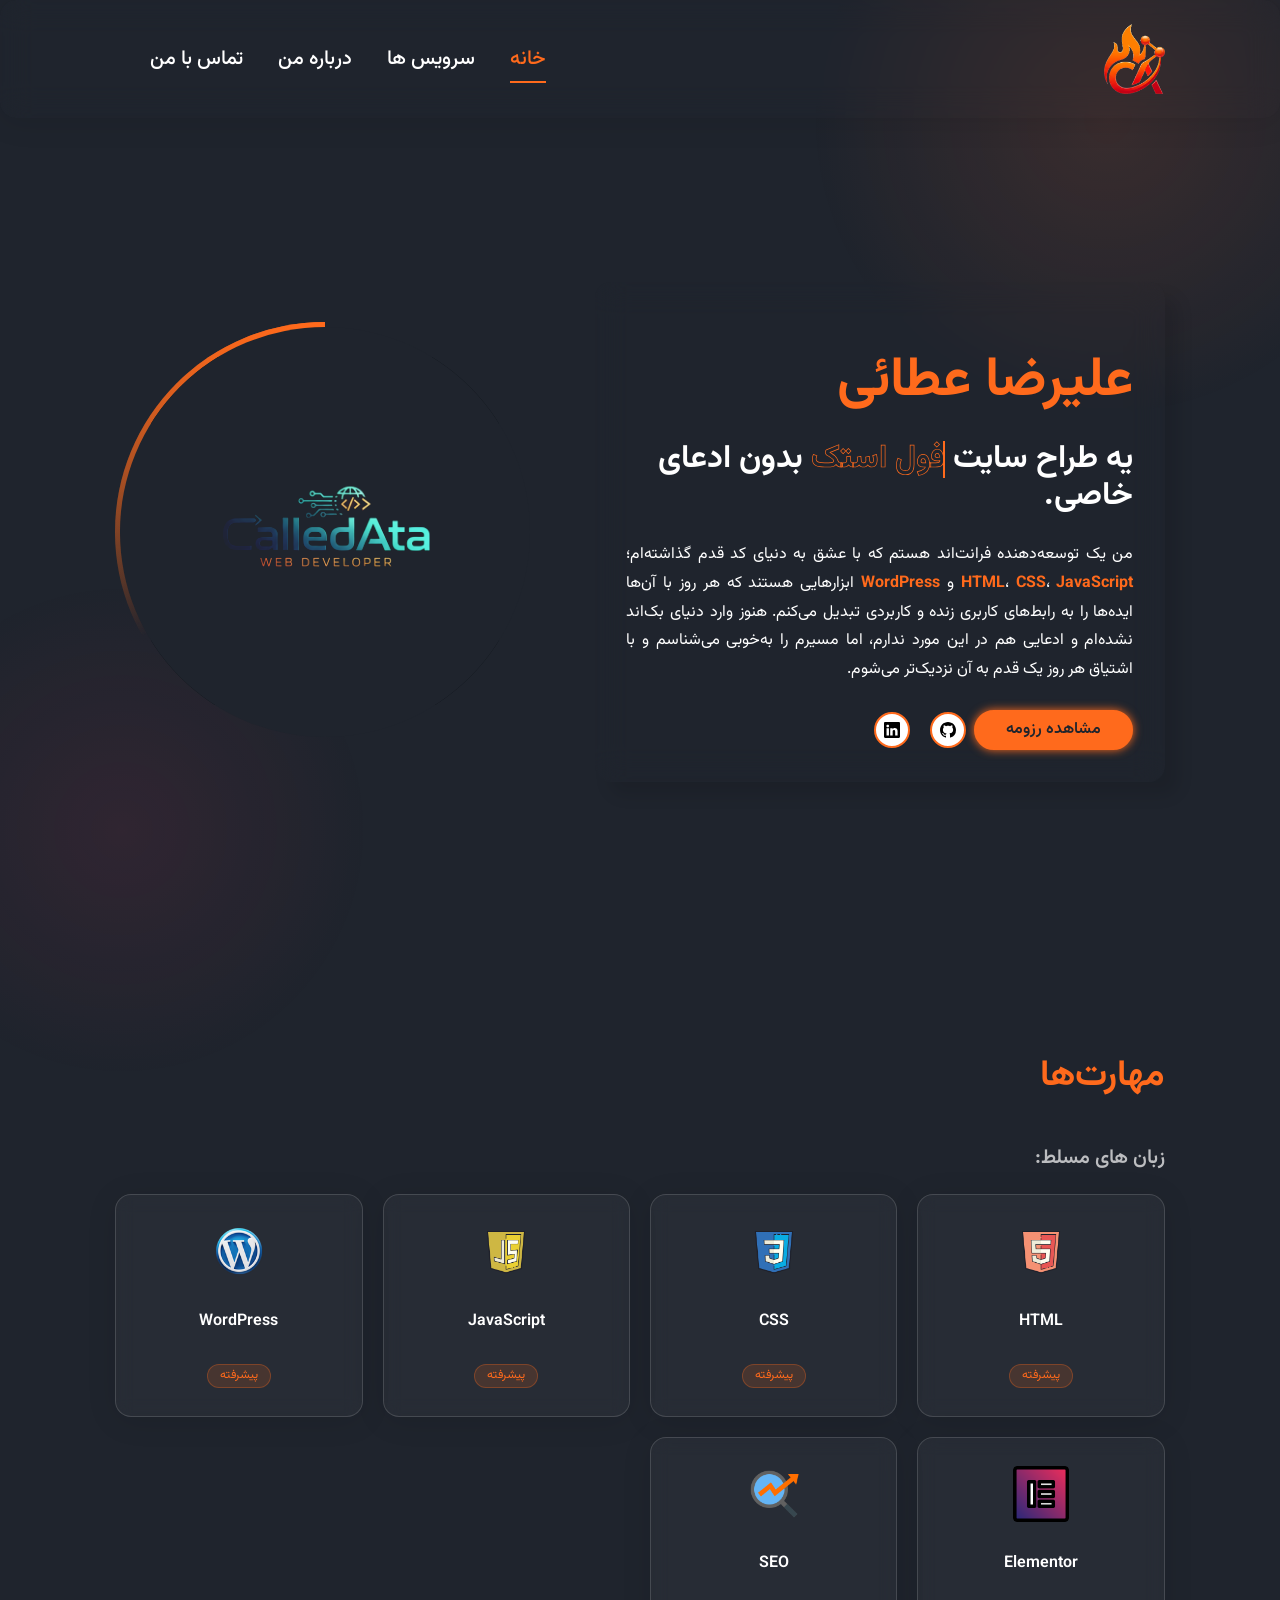
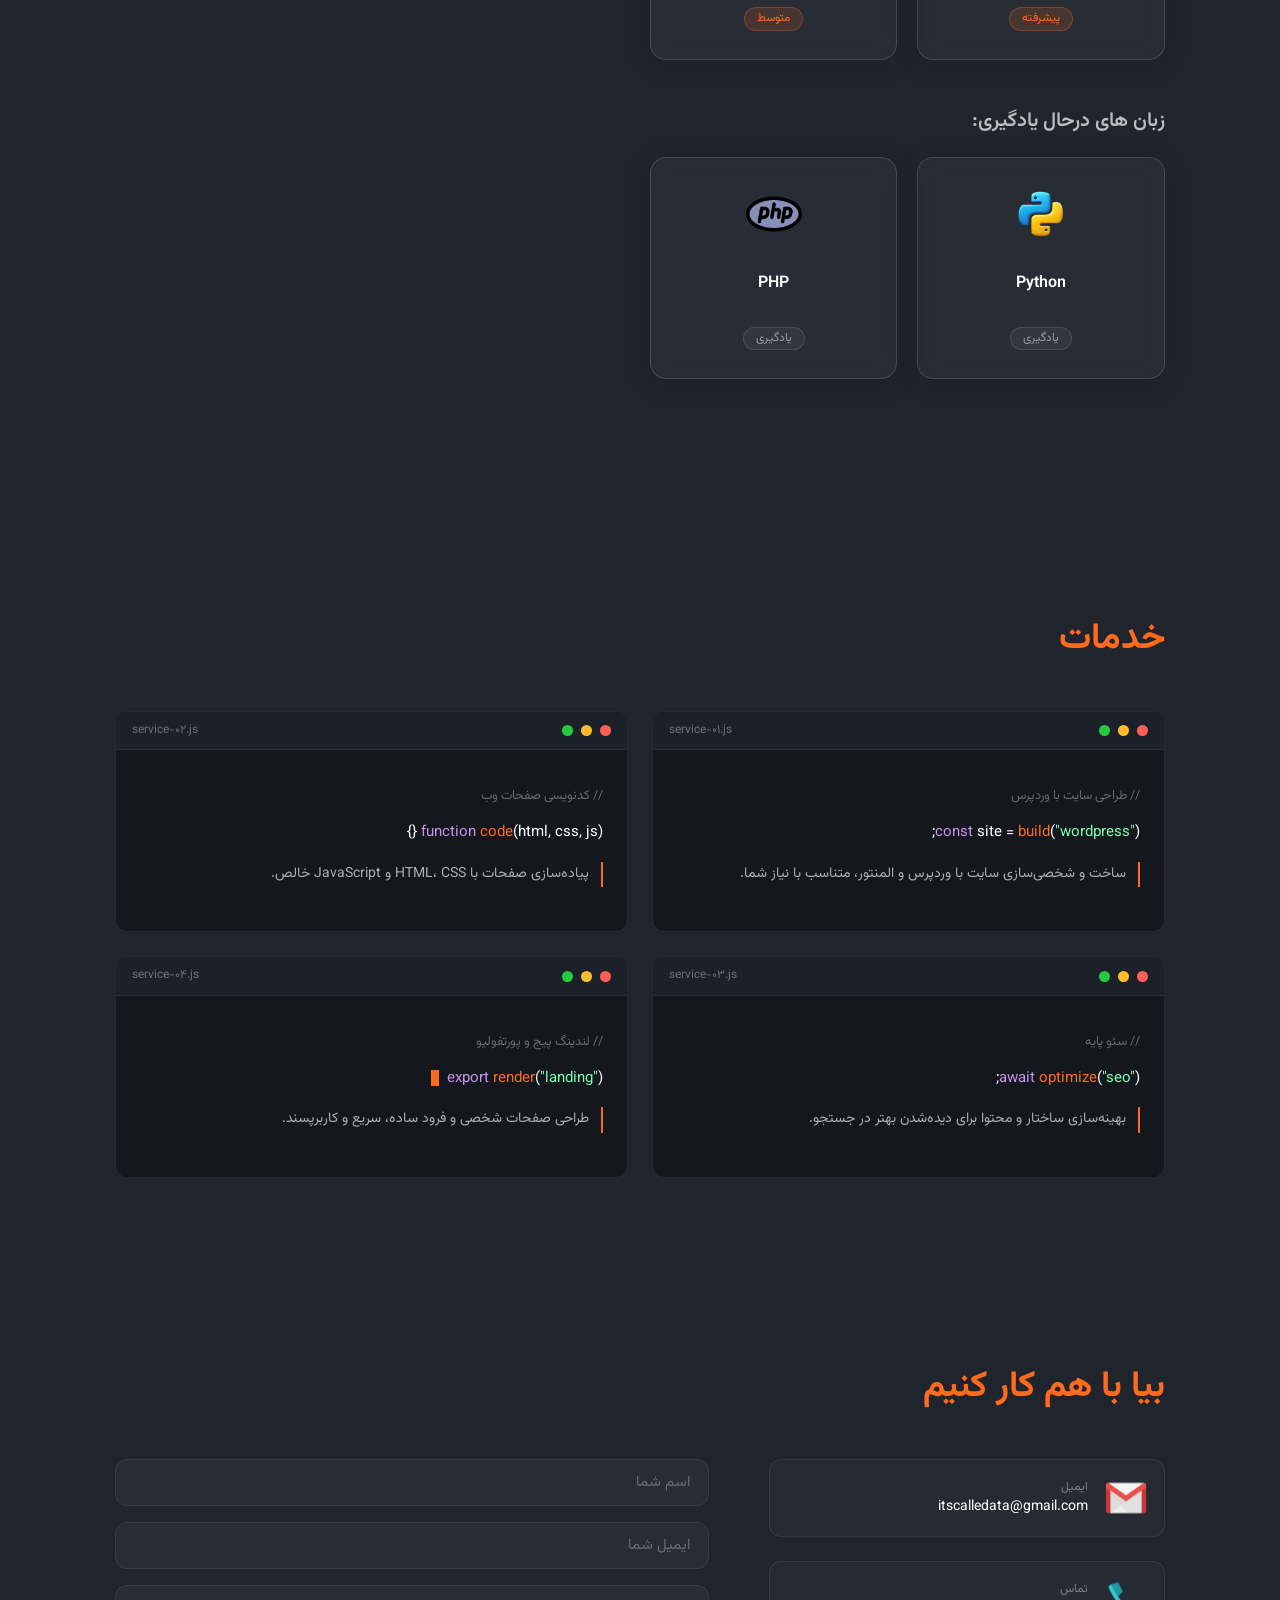
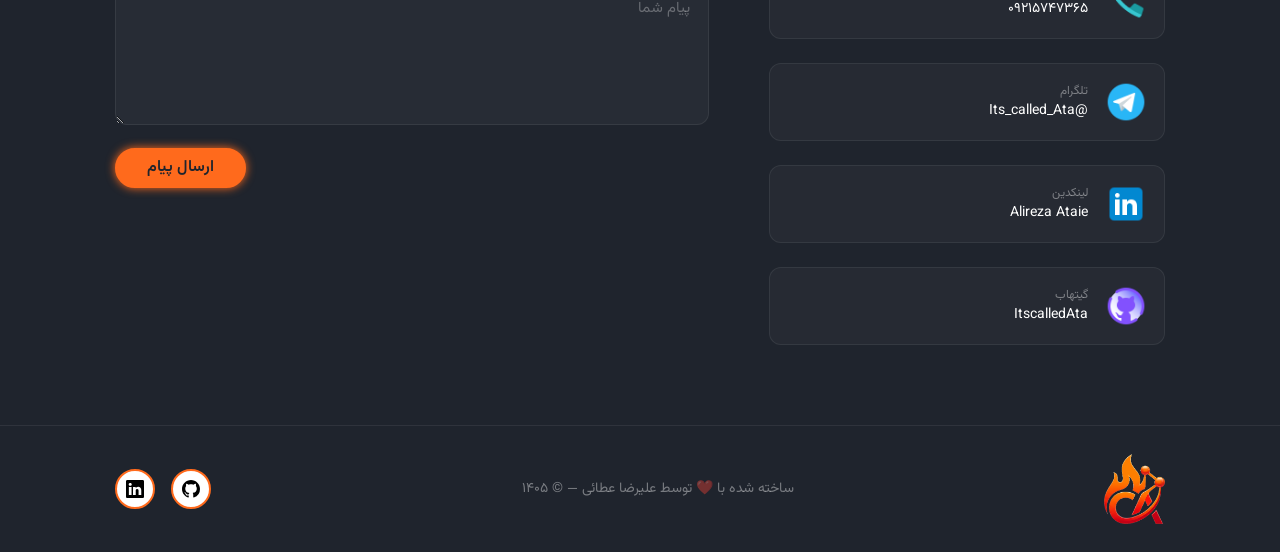
==== commit 49972ff7: "added fav icon to pages" ====
--- a/index.html
+++ b/index.html
@@ -5,6 +5,7 @@
     <meta http-equiv="X-UA-Compatible" content="IE=edge" />
     <meta name="viewport" content="width=device-width, initial-scale=1.0" />
     <title>Alireza Ataie</title>
+    <link rel="shortcut icon" href="./images/pictures/logo.png" type="image/x-icon">
     <link rel="stylesheet" href="./styles/reset.css" />
     <link rel="stylesheet" href="./styles/styles.css" />
     <link rel="stylesheet" href="./styles/hamburger.css">
--- a/styles/styles.css
+++ b/styles/styles.css
@@ -23,13 +23,6 @@
 }
 
 /* base */
-
-@keyframes show-content {
-  100% {
-    visibility: visible;
-    opacity: 1;
-  }
-}
 
 html {
   scroll-behavior: smooth;
@@ -111,10 +104,6 @@
   align-items: center;
   z-index: 100;
   box-sizing: border-box;
-  visibility: hidden;
-  opacity: 0;
-  animation: show-content 1.5s linear forwards;
-  animation-delay: 1.2s;
 }
 
 .header .navbar .logo {
@@ -123,7 +112,7 @@
 }
 
 .header .navbar .logo img {
-  height: 50px;
+  height: 70px;
   width: auto;
   object-fit: contain;
 }
@@ -181,10 +170,6 @@
   height: calc(100vh - var(--nav-h));
   padding: 0 9%;
   color: var(--link-color);
-  visibility: hidden;
-  opacity: 0;
-  animation: show-content 1.5s linear forwards;
-  animation-delay: 1.6s;
   gap: 60px;
   justify-content: space-between;
   position: relative;
@@ -822,7 +807,7 @@
 }
 
 .footer .logo img {
-  height: 32px;
+  height: 70px;
   width: auto;
 }
 
--- a/styles/responsive.css
+++ b/styles/responsive.css
@@ -406,6 +406,23 @@
   }
 }
 
+/* FORM FIX */
+
+.form-group input,
+.form-group textarea {
+  box-sizing: border-box;
+}
+
+@media (max-width: 1024px) {
+  .contact-wrapper {
+    width: 100%;
+  }
+
+  .contact-form {
+    width: 100%;
+  }
+}
+
 /* FOOTER */
 
 @media (max-width: 600px) {
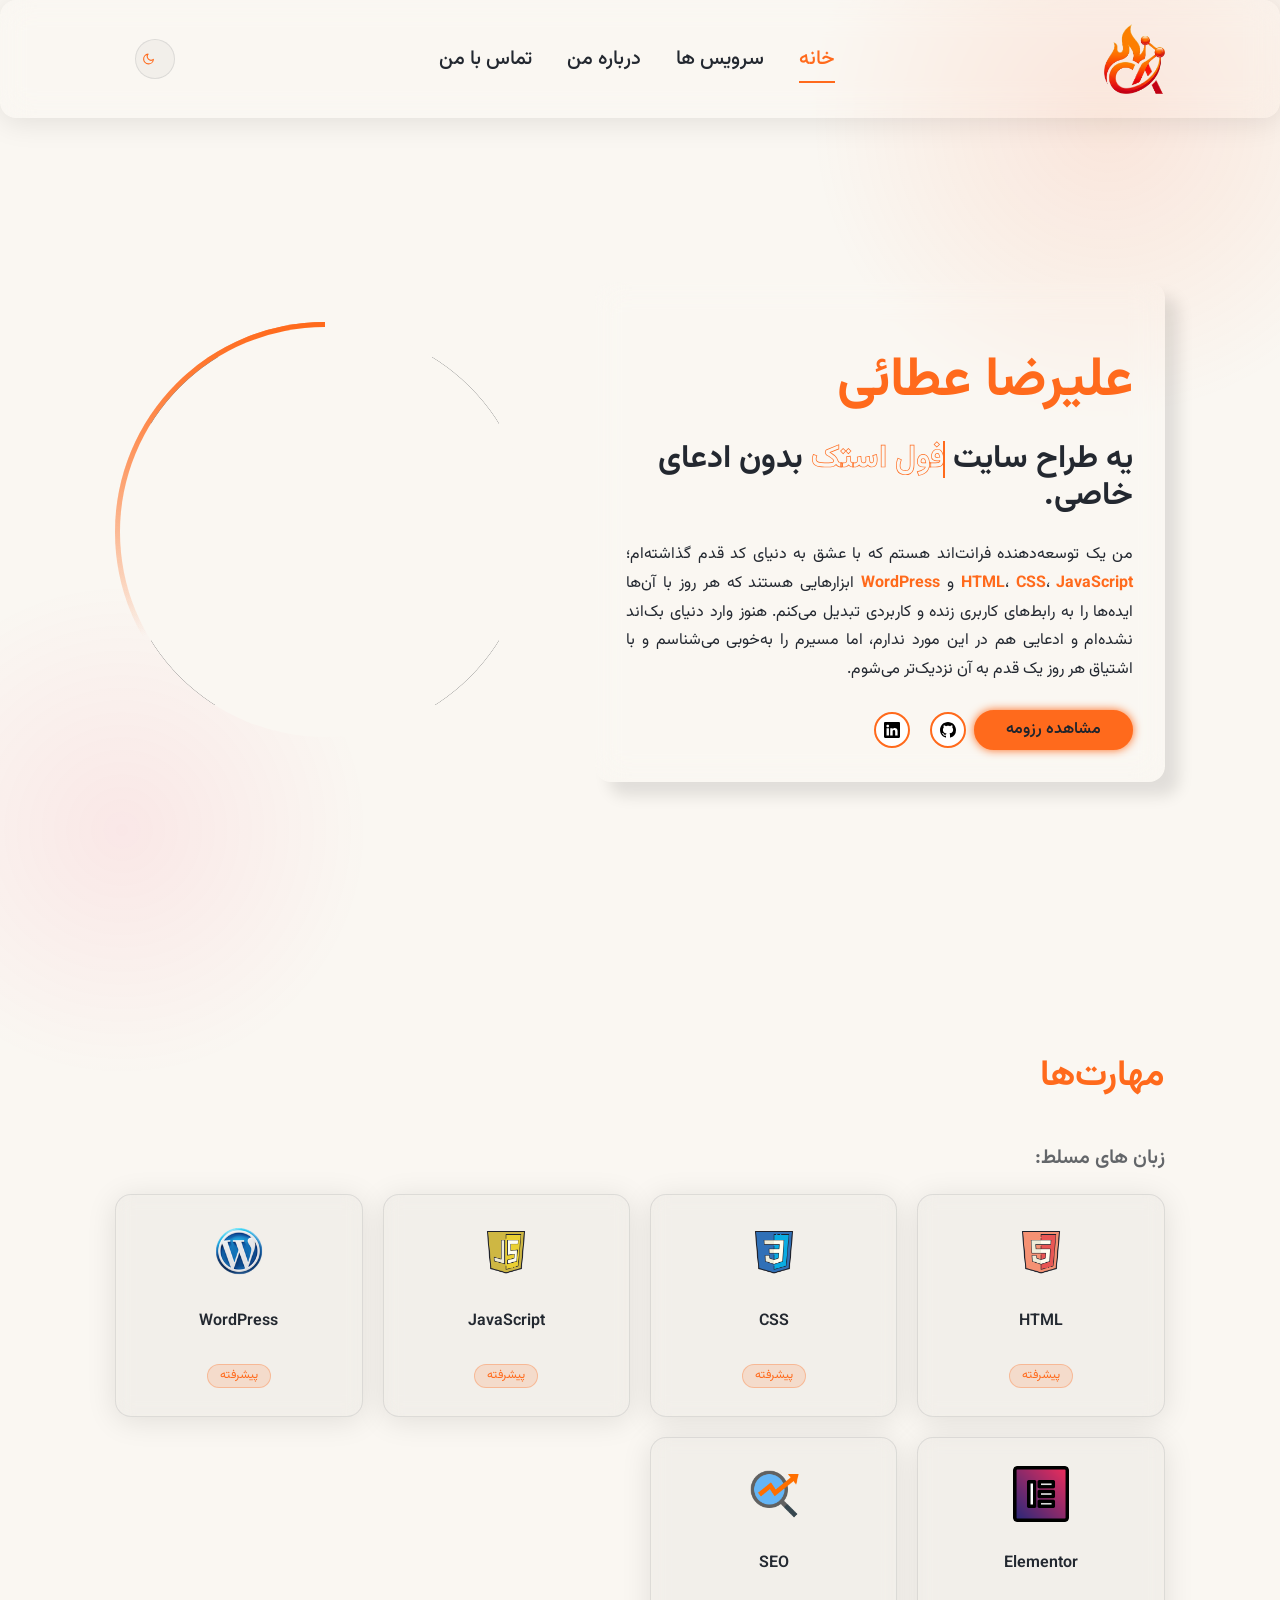
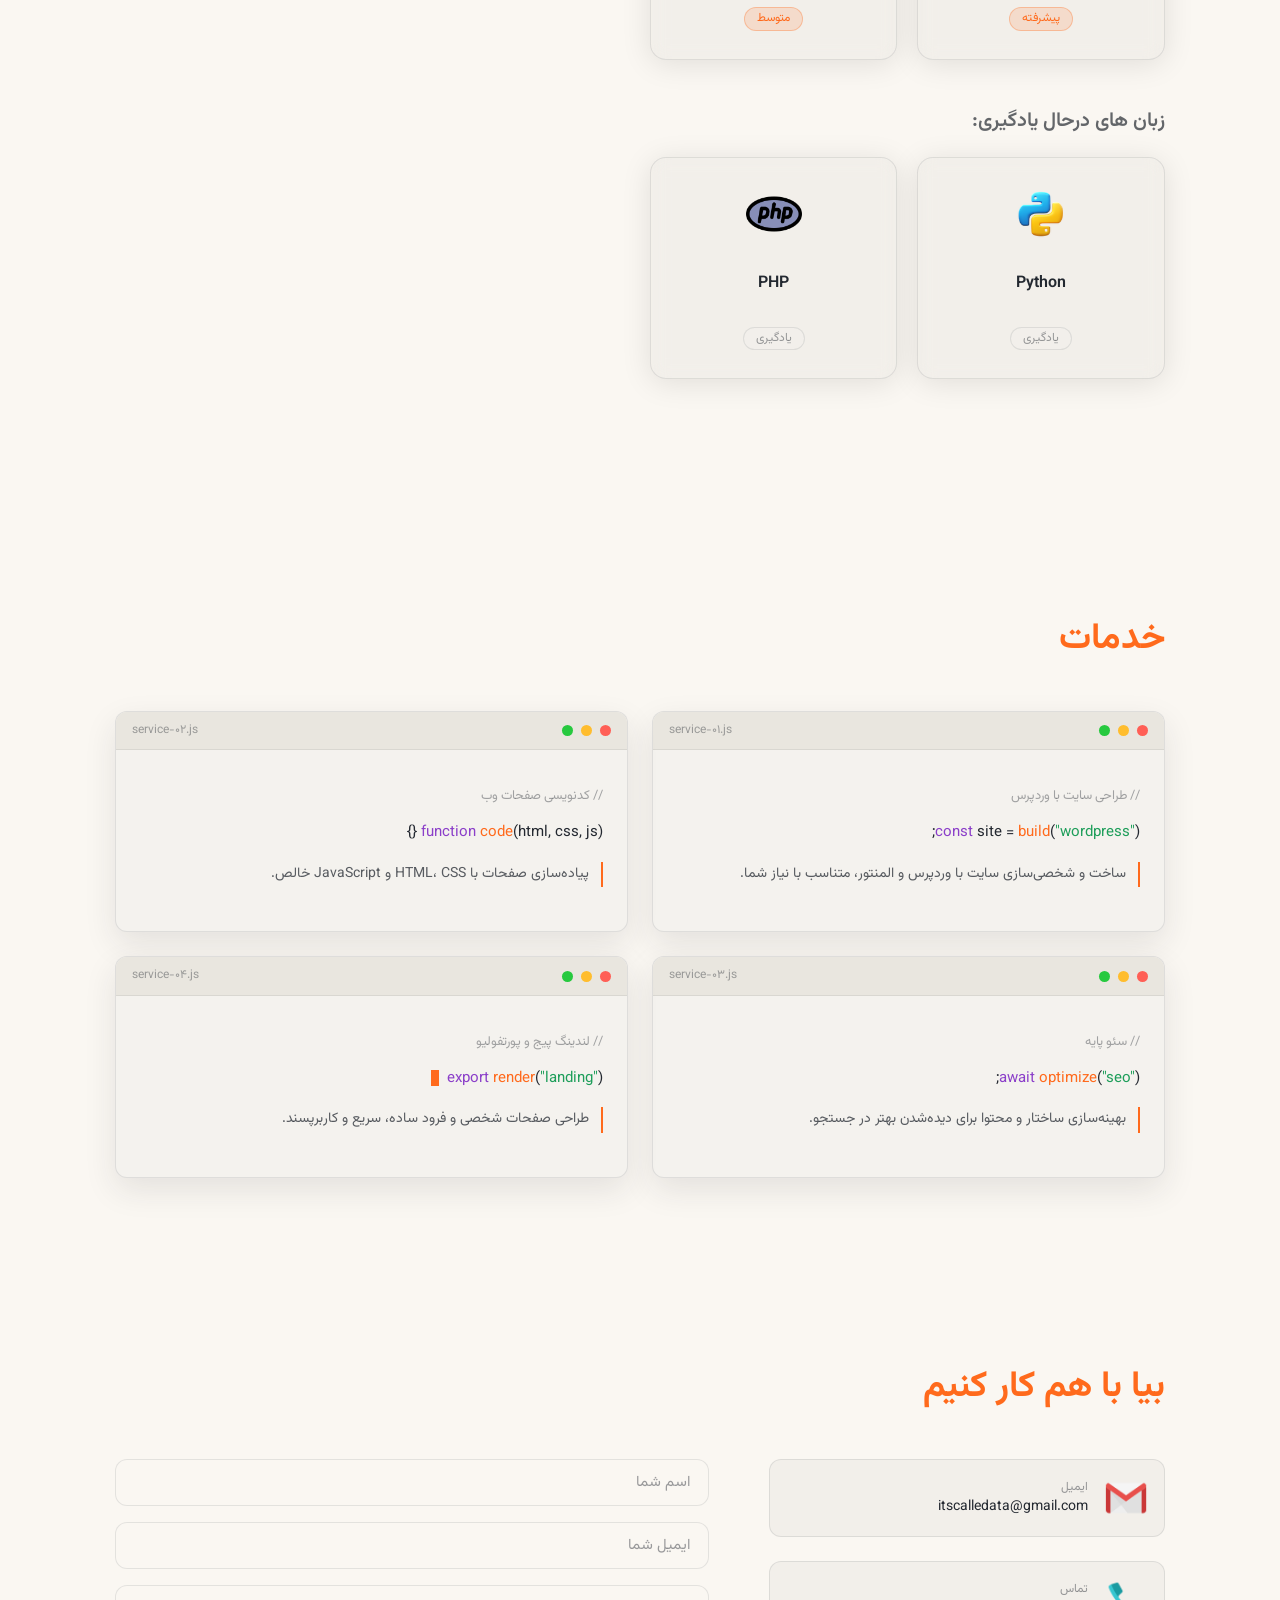
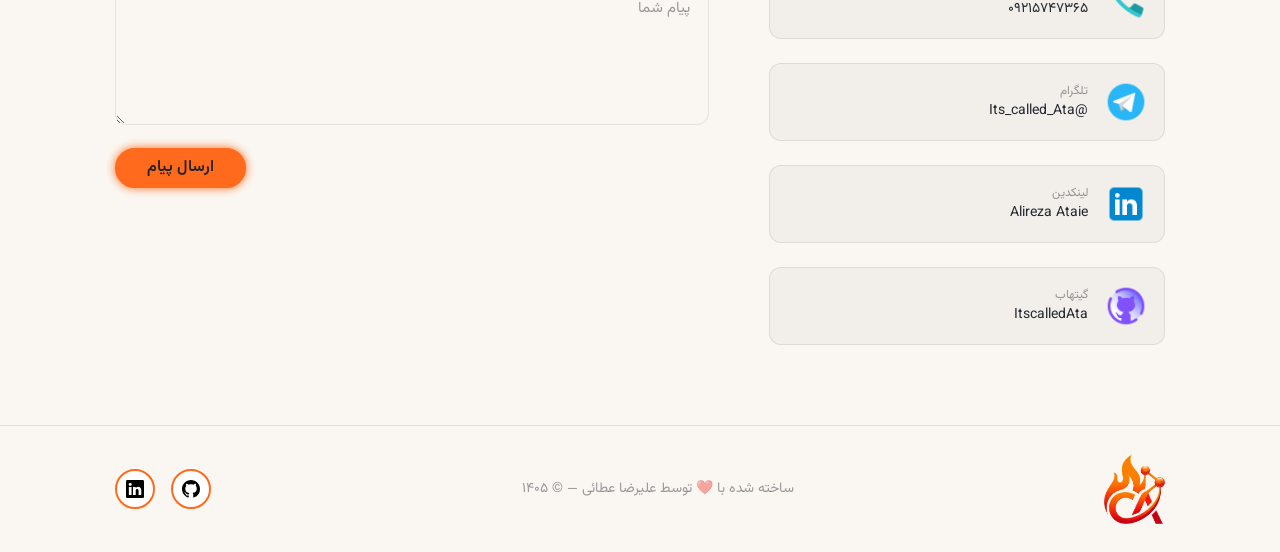
==== commit f3717167: "added feature dark & light mode" ====
--- a/index.html
+++ b/index.html
@@ -5,10 +5,25 @@
     <meta http-equiv="X-UA-Compatible" content="IE=edge" />
     <meta name="viewport" content="width=device-width, initial-scale=1.0" />
     <title>Alireza Ataie</title>
-    <link rel="shortcut icon" href="./images/pictures/logo.png" type="image/x-icon">
+    <link
+      rel="shortcut icon"
+      href="./images/pictures/logo.png"
+      type="image/x-icon"
+    />
+    <script>
+      (function () {
+        const saved = localStorage.getItem("theme");
+        const prefersLight = window.matchMedia(
+          "(prefers-color-scheme: light)",
+        ).matches;
+        const theme = saved || (prefersLight ? "light" : "dark");
+        if (theme === "light")
+          document.documentElement.setAttribute("data-theme", "light");
+      })();
+    </script>
     <link rel="stylesheet" href="./styles/reset.css" />
     <link rel="stylesheet" href="./styles/styles.css" />
-    <link rel="stylesheet" href="./styles/hamburger.css">
+    <link rel="stylesheet" href="./styles/hamburger.css" />
     <link rel="stylesheet" href="./styles/responsive.css" />
   </head>
   <body>
@@ -30,8 +45,8 @@
           <span class="orange">JavaScript</span> و
           <span class="orange">WordPress</span> ابزارهایی هستند که هر روز با
           آن‌ها ایده‌ها را به رابط‌های کاربری زنده و کاربردی تبدیل می‌کنم. هنوز
-          وارد دنیای بک‌اند نشده‌ام و ادعایی هم در این مورد ندارم، اما مسیرم
-          را به‌خوبی می‌شناسم و با اشتیاق هر روز یک قدم به آن نزدیک‌تر می‌شوم.
+          وارد دنیای بک‌اند نشده‌ام و ادعایی هم در این مورد ندارم، اما مسیرم را
+          به‌خوبی می‌شناسم و با اشتیاق هر روز یک قدم به آن نزدیک‌تر می‌شوم.
         </p>
         <div class="btn-sci">
           <a href="#" class="btn">مشاهده رزومه</a>
@@ -133,88 +148,95 @@
       </div>
     </section>
     <section id="services" class="services">
-  <h2 class="section-title">خدمات</h2>
-  <div class="services-grid">
-
-    <div class="service-card">
-      <div class="terminal-bar">
-        <span class="terminal-dot red"></span>
-        <span class="terminal-dot yellow"></span>
-        <span class="terminal-dot green"></span>
-        <span class="terminal-title">service-01.js</span>
-      </div>
-      <div class="terminal-body">
-        <p class="terminal-comment">طراحی سایت با وردپرس</p>
-        <p class="terminal-line">
-          <span class="terminal-key">const</span> site =
-          <span class="terminal-func">build</span>(<span class="terminal-string">"wordpress"</span>);
-        </p>
-        <p class="terminal-desc">
-          ساخت و شخصی‌سازی سایت با وردپرس و المنتور، متناسب با نیاز شما.
-        </p>
-      </div>
-    </div>
-
-    <div class="service-card">
-      <div class="terminal-bar">
-        <span class="terminal-dot red"></span>
-        <span class="terminal-dot yellow"></span>
-        <span class="terminal-dot green"></span>
-        <span class="terminal-title">service-02.js</span>
-      </div>
-      <div class="terminal-body">
-        <p class="terminal-comment">کدنویسی صفحات وب</p>
-        <p class="terminal-line">
-          <span class="terminal-key">function</span>
-          <span class="terminal-func">code</span>(html, css, js) {}
-        </p>
-        <p class="terminal-desc">
-          پیاده‌سازی صفحات با HTML، CSS و JavaScript خالص.
-        </p>
-      </div>
-    </div>
-
-    <div class="service-card">
-      <div class="terminal-bar">
-        <span class="terminal-dot red"></span>
-        <span class="terminal-dot yellow"></span>
-        <span class="terminal-dot green"></span>
-        <span class="terminal-title">service-03.js</span>
-      </div>
-      <div class="terminal-body">
-        <p class="terminal-comment">سئو پایه</p>
-        <p class="terminal-line">
-          <span class="terminal-key">await</span>
-          <span class="terminal-func">optimize</span>(<span class="terminal-string">"seo"</span>);
-        </p>
-        <p class="terminal-desc">
-          بهینه‌سازی ساختار و محتوا برای دیده‌شدن بهتر در جستجو.
-        </p>
-      </div>
-    </div>
-
-    <div class="service-card">
-      <div class="terminal-bar">
-        <span class="terminal-dot red"></span>
-        <span class="terminal-dot yellow"></span>
-        <span class="terminal-dot green"></span>
-        <span class="terminal-title">service-04.js</span>
-      </div>
-      <div class="terminal-body">
-        <p class="terminal-comment">لندینگ پیج و پورتفولیو</p>
-        <p class="terminal-line">
-          <span class="terminal-key">export</span>
-          <span class="terminal-func">render</span>(<span class="terminal-string">"landing"</span>)
-          <span class="cursor-blink"></span>
-        </p>
-        <p class="terminal-desc">
-          طراحی صفحات شخصی و فرود ساده، سریع و کاربرپسند.
-        </p>
-      </div>
-    </div>
-
-  </div>
-</section>
+      <h2 class="section-title">خدمات</h2>
+      <div class="services-grid">
+        <div class="service-card">
+          <div class="terminal-bar">
+            <span class="terminal-dot red"></span>
+            <span class="terminal-dot yellow"></span>
+            <span class="terminal-dot green"></span>
+            <span class="terminal-title">service-01.js</span>
+          </div>
+          <div class="terminal-body">
+            <p class="terminal-comment">طراحی سایت با وردپرس</p>
+            <p class="terminal-line">
+              <span class="terminal-key">const</span> site =
+              <span class="terminal-func">build</span>(<span
+                class="terminal-string"
+                >"wordpress"</span
+              >);
+            </p>
+            <p class="terminal-desc">
+              ساخت و شخصی‌سازی سایت با وردپرس و المنتور، متناسب با نیاز شما.
+            </p>
+          </div>
+        </div>
+
+        <div class="service-card">
+          <div class="terminal-bar">
+            <span class="terminal-dot red"></span>
+            <span class="terminal-dot yellow"></span>
+            <span class="terminal-dot green"></span>
+            <span class="terminal-title">service-02.js</span>
+          </div>
+          <div class="terminal-body">
+            <p class="terminal-comment">کدنویسی صفحات وب</p>
+            <p class="terminal-line">
+              <span class="terminal-key">function</span>
+              <span class="terminal-func">code</span>(html, css, js) {}
+            </p>
+            <p class="terminal-desc">
+              پیاده‌سازی صفحات با HTML، CSS و JavaScript خالص.
+            </p>
+          </div>
+        </div>
+
+        <div class="service-card">
+          <div class="terminal-bar">
+            <span class="terminal-dot red"></span>
+            <span class="terminal-dot yellow"></span>
+            <span class="terminal-dot green"></span>
+            <span class="terminal-title">service-03.js</span>
+          </div>
+          <div class="terminal-body">
+            <p class="terminal-comment">سئو پایه</p>
+            <p class="terminal-line">
+              <span class="terminal-key">await</span>
+              <span class="terminal-func">optimize</span>(<span
+                class="terminal-string"
+                >"seo"</span
+              >);
+            </p>
+            <p class="terminal-desc">
+              بهینه‌سازی ساختار و محتوا برای دیده‌شدن بهتر در جستجو.
+            </p>
+          </div>
+        </div>
+
+        <div class="service-card">
+          <div class="terminal-bar">
+            <span class="terminal-dot red"></span>
+            <span class="terminal-dot yellow"></span>
+            <span class="terminal-dot green"></span>
+            <span class="terminal-title">service-04.js</span>
+          </div>
+          <div class="terminal-body">
+            <p class="terminal-comment">لندینگ پیج و پورتفولیو</p>
+            <p class="terminal-line">
+              <span class="terminal-key">export</span>
+              <span class="terminal-func">render</span>(<span
+                class="terminal-string"
+                >"landing"</span
+              >)
+              <span class="cursor-blink"></span>
+            </p>
+            <p class="terminal-desc">
+              طراحی صفحات شخصی و فرود ساده، سریع و کاربرپسند.
+            </p>
+          </div>
+        </div>
+      </div>
+    </section>
     <section id="contact-me" class="contact">
       <h2 class="section-title">بیا با هم کار کنیم</h2>
 
@@ -308,6 +330,7 @@
     </section>
     <div id="footer"></div>
     <script src="./js/navbar.js"></script>
+    <script src="./js/theme-toggle.js"></script>
     <script src="./js/main.js"></script>
     <script src="./js/loader.js"></script>
     <script src="./js/skills-animation.js"></script>
--- a/styles/styles.css
+++ b/styles/styles.css
@@ -19,13 +19,74 @@
   --link-color: #fff;
   --nav-bg: slateblue;
   --btn1-bg: #ff6a1c;
+  --btn-text: #1f242d;
   --nav-h: 72px;
+  --text-secondary: rgba(255, 255, 255, 0.65);
+  --text-muted: rgba(255, 255, 255, 0.45);
+  --text-faint: rgba(255, 255, 255, 0.35);
+  --surface: rgba(255, 255, 255, 0.04);
+  --surface-strong: #14171d;
+  --surface-strong-2: #1c2028;
+  --border-soft: rgba(255, 255, 255, 0.08);
+  --icon-circle-bg: #ffffff;
+  --transition-theme: 0.4s ease;
+  /* --- امضای بخش خدمات (ترمینال) --- */
+  --terminal-bg: #14171d;
+  --terminal-bar-bg: #1c2028;
+  --terminal-border: rgba(255, 255, 255, 0.08);
+  --terminal-border-soft: rgba(255, 255, 255, 0.06);
+  --terminal-title-color: rgba(255, 255, 255, 0.35);
+  --terminal-comment-color: rgba(255, 255, 255, 0.35);
+  --terminal-desc-color: rgba(255, 255, 255, 0.65);
+  --terminal-shadow: none;
+  --terminal-key-color: #c792ea;
+  --terminal-func-color: var(--btn1-bg);
+  --terminal-string-color: #7cffb2;
+}
+
+[data-theme="light"] {
+  --body-bg: #faf7f2;
+  --link-color: #232830;
+  --nav-bg: #ffffff;
+  --btn-text: #1f242d;
+  --text-secondary: rgba(35, 40, 48, 0.65);
+  --text-muted: rgba(35, 40, 48, 0.45);
+  --text-faint: rgba(35, 40, 48, 0.45);
+  --surface: rgba(35, 40, 48, 0.035);
+  --surface-strong: #ffffff;
+  --surface-strong-2: #f1ede6;
+  --border-soft: rgba(35, 40, 48, 0.1);
+  --terminal-bg: #f4f2ee;
+  --terminal-bar-bg: #e9e6df;
+  --terminal-border: rgba(35, 40, 48, 0.1);
+  --terminal-border-soft: rgba(35, 40, 48, 0.08);
+  --terminal-title-color: rgba(35, 40, 48, 0.4);
+  --terminal-comment-color: rgba(35, 40, 48, 0.4);
+  --terminal-desc-color: rgba(35, 40, 48, 0.75);
+  --terminal-shadow: 0 12px 32px rgba(35, 40, 48, 0.1);
+  --terminal-key-color: #8b3fc9;
+  --terminal-func-color: var(--btn1-bg);
+  --terminal-string-color: #1e9e5a;
 }
 
 /* base */
 
 html {
   scroll-behavior: smooth;
+  transition: background-color var(--transition-theme);
+}
+
+body,
+.header,
+.skill-card,
+.service-card,
+.contact-item,
+.form-group input,
+.form-group textarea {
+  transition:
+    background-color var(--transition-theme),
+    border-color var(--transition-theme),
+    color var(--transition-theme);
 }
 
 body {
@@ -162,6 +223,58 @@
   color: var(--btn1-bg);
 }
 
+/* دکمه حالت تاریک و روشن */
+
+.theme-toggle {
+  --size: 40px;
+  width: var(--size);
+  height: var(--size);
+  display: flex;
+  align-items: center;
+  justify-content: center;
+  border: 1px solid var(--border-soft);
+  border-radius: 50%;
+  background: var(--surface);
+  cursor: pointer;
+  margin-left: 20px;
+  position: relative;
+  overflow: hidden;
+  transition: border-color 0.3s ease, transform 0.3s ease;
+}
+
+.theme-toggle:hover {
+  border-color: rgba(255, 106, 28, 0.4);
+  transform: translateY(-2px);
+}
+
+.theme-toggle svg {
+  width: 20px;
+  height: 20px;
+  stroke: var(--btn1-bg);
+  fill: none;
+  stroke-width: 2;
+  stroke-linecap: round;
+  stroke-linejoin: round;
+  transition: transform 0.5s ease, opacity 0.3s ease;
+}
+
+.theme-toggle .icon-moon {
+  position: absolute;
+  transform: scale(0) rotate(-90deg);
+  opacity: 0;
+}
+
+[data-theme="light"] .theme-toggle .icon-sun {
+  transform: scale(0) rotate(90deg);
+  opacity: 0;
+}
+
+[data-theme="light"] .theme-toggle .icon-moon {
+  position: static;
+  transform: scale(1) rotate(0deg);
+  opacity: 1;
+}
+
 /* hero section */
 
 .hero {
@@ -259,7 +372,7 @@
   border-radius: 40px;
   box-shadow: 0 0 10px var(--btn1-bg);
   font-size: 16px;
-  color: var(--body-bg);
+  color: var(--btn-text);
   font-weight: 600;
   transition: 0.5s;
 }
@@ -279,7 +392,7 @@
   padding: 8px;
   border: 2px solid var(--btn1-bg);
   border-radius: 50%;
-  background: var(--link-color);
+  background: var(--icon-circle-bg);
   font-size: 20px;
   color: var(--btn1-bg);
   margin: 0 8px;
@@ -435,12 +548,12 @@
 
 .skill-card {
   /* From https://css.glass */
-  background: rgba(255, 255, 255, 0.0392156862745098);
+  background: var(--surface);
   border-radius: 16px;
   box-shadow: 0 4px 30px rgba(0, 0, 0, 0.1);
   backdrop-filter: blur(9.1px);
   -webkit-backdrop-filter: blur(9.1px);
-  border: 1px solid rgba(255, 255, 255, 0.14);
+  border: 1px solid var(--border-soft);
   border-radius: 16px;
   padding: 28px 20px;
   display: flex;
@@ -477,7 +590,7 @@
   transition-delay: 0.5s;
 }
 .skill-card:nth-child(6) {
-  transition-delay: 1s;
+  transition-delay: 0.6s;
 }
 
 .skill-card:hover {
@@ -516,8 +629,8 @@
 
 .learning-tag {
   background: rgba(255, 255, 255, 0.05);
-  color: rgba(255, 255, 255, 0.5);
-  border-color: rgba(255, 255, 255, 0.1);
+  color: var(--text-muted);
+  border-color: var(--border-soft);
 }
 
 /* بخش خدمات - استایل ترمینال */
@@ -534,8 +647,9 @@
 }
 
 .service-card {
-  background: #14171d;
-  border: 1px solid rgba(255, 255, 255, 0.08);
+  background: var(--terminal-bg);
+  border: 1px solid var(--terminal-border);
+  box-shadow: var(--terminal-shadow);
   border-radius: 12px;
   overflow: hidden;
   font-family: monospace;
@@ -554,8 +668,8 @@
   align-items: center;
   gap: 8px;
   padding: 12px 16px;
-  background: #1c2028;
-  border-bottom: 1px solid rgba(255, 255, 255, 0.06);
+  background: var(--terminal-bar-bg);
+  border-bottom: 1px solid var(--terminal-border-soft);
 }
 
 .terminal-dot {
@@ -577,7 +691,7 @@
 .terminal-title {
   margin-right: auto;
   font-size: 12px;
-  color: rgba(255, 255, 255, 0.35);
+  color: var(--terminal-title-color);
 }
 
 .terminal-body {
@@ -585,7 +699,7 @@
 }
 
 .terminal-comment {
-  color: rgba(255, 255, 255, 0.35);
+  color: var(--terminal-comment-color);
   font-size: 13px;
   margin-bottom: 10px;
 }
@@ -601,7 +715,7 @@
 }
 
 .terminal-key {
-  color: #c792ea;
+  color: var(--terminal-key-color);
 }
 
 .terminal-func {
@@ -609,7 +723,7 @@
 }
 
 .terminal-string {
-  color: #7cffb2;
+  color: var(--terminal-string-color);
 }
 
 .terminal-desc {
@@ -617,7 +731,7 @@
   font-family: vazir, sans-serif;
   font-size: 14px;
   line-height: 1.8;
-  color: rgba(255, 255, 255, 0.65);
+  color: var(--terminal-desc-color);
   border-right: 2px solid var(--btn1-bg);
   padding-right: 12px;
 }
@@ -664,8 +778,8 @@
   gap: 16px;
   padding: 16px;
   border-radius: 12px;
-  border: 1px solid rgba(255, 255, 255, 0.07);
-  background: rgba(255, 255, 255, 0.03);
+  border: 1px solid var(--border-soft);
+  background: var(--surface);
   transition: 0.3s ease;
 }
 
@@ -698,7 +812,7 @@
 
 .contact-label {
   font-size: 12px;
-  color: rgba(255, 255, 255, 0.4);
+  color: var(--text-muted);
 }
 
 .contact-value {
@@ -719,7 +833,7 @@
   width: 100%;
   padding: 14px 18px;
   background: rgba(255, 255, 255, 0.04);
-  border: 1px solid rgba(255, 255, 255, 0.07);
+  border: 1px solid var(--border-soft);
   border-radius: 12px;
   color: var(--link-color);
   font-family: vazir, sans-serif;
@@ -740,7 +854,7 @@
 }
 
 ::placeholder {
-  color: rgba(255, 255, 255, 0.3);
+  color: var(--text-faint);
 }
 
 .contact-form .btn {
@@ -751,7 +865,7 @@
 
 .footer {
   padding: 28px 9%;
-  border-top: 1px solid rgba(255, 255, 255, 0.07);
+  border-top: 1px solid var(--border-soft);
   color: var(--link-color);
 }
 
@@ -763,7 +877,7 @@
 
 .footer-copy {
   font-size: 14px;
-  color: rgba(255, 255, 255, 0.4);
+  color: var(--text-muted);
 }
 
 .footer-social {
@@ -780,7 +894,7 @@
   border: 2px solid var(--btn1-bg);
   border-radius: 50%;
   transition: 0.3s ease;
-  background: var(--link-color);
+  background: var(--icon-circle-bg);
   transition: 0.5s;
 }
 
@@ -842,7 +956,7 @@
 .error-page p {
   font-size: 16px;
   line-height: 1.8;
-  color: rgba(255, 255, 255, 0.6);
+  color: var(--text-secondary);
   max-width: 480px;
   margin-bottom: 32px;
 }
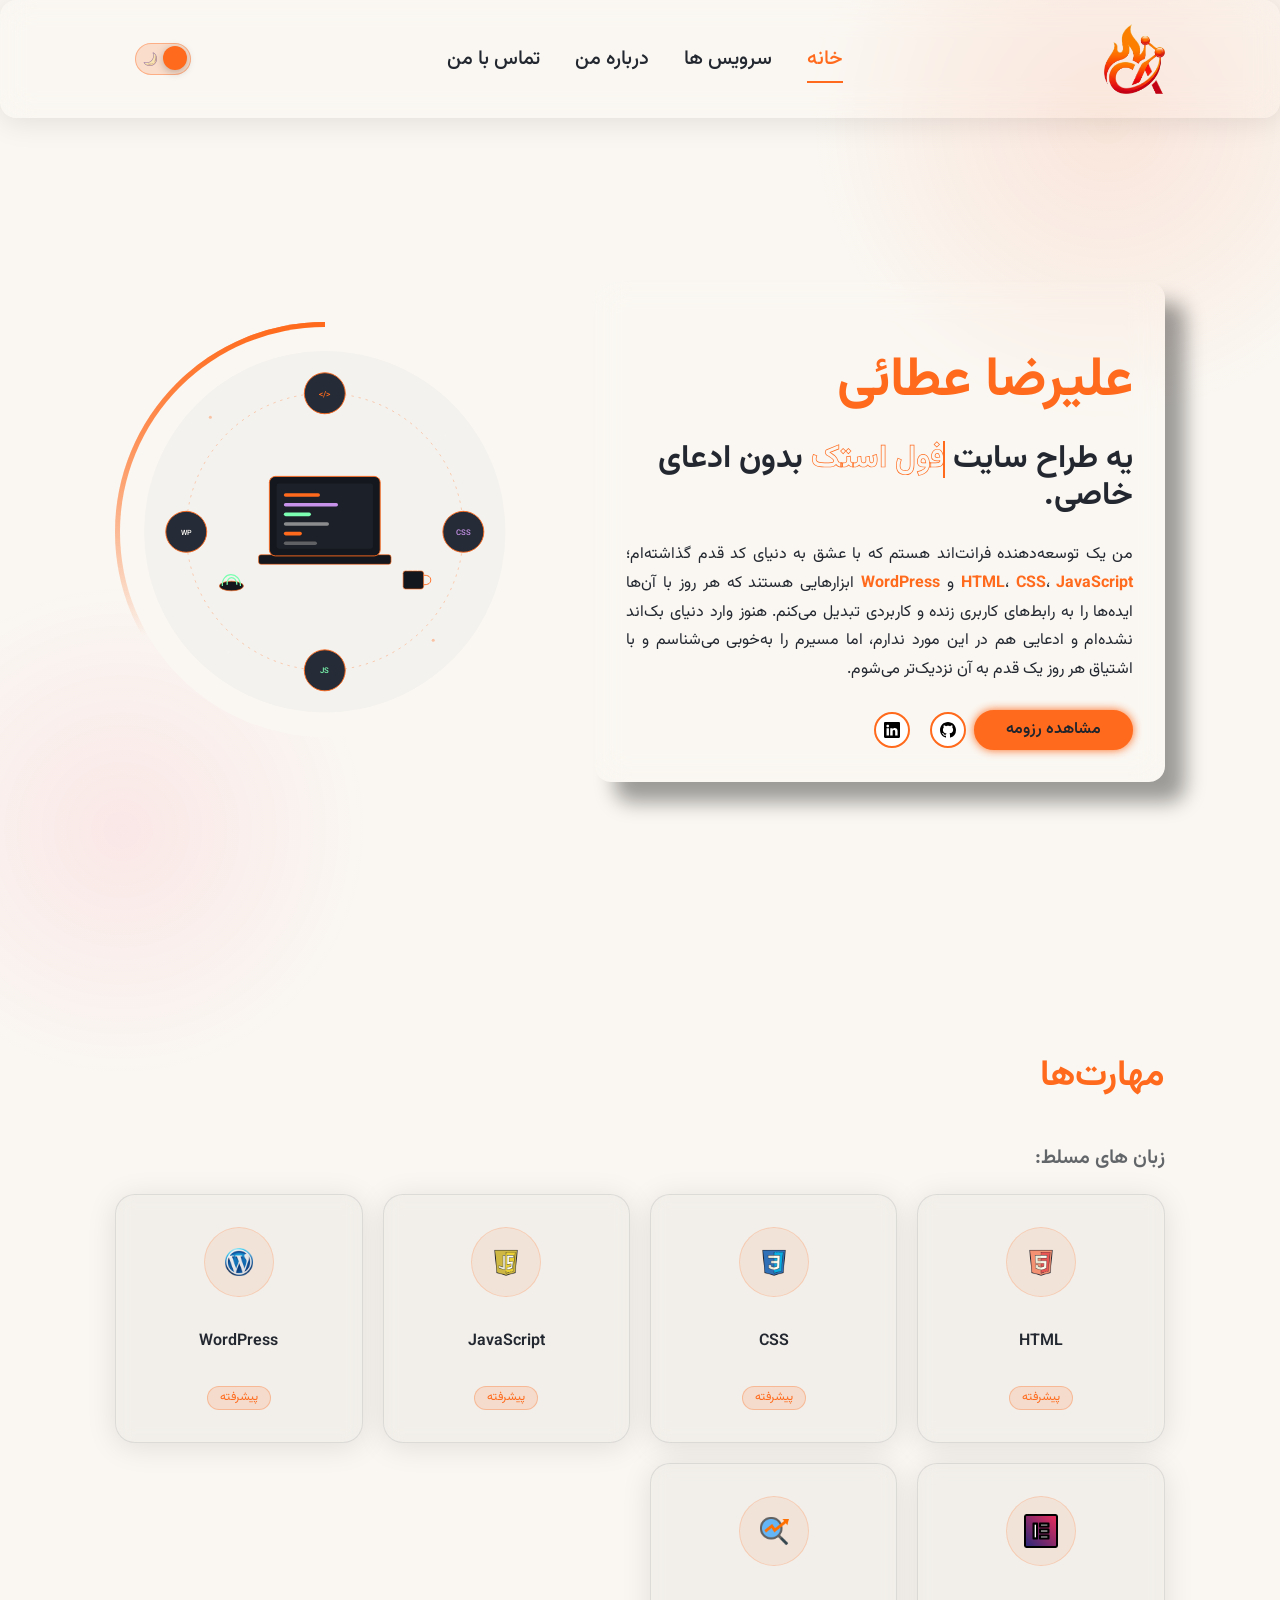
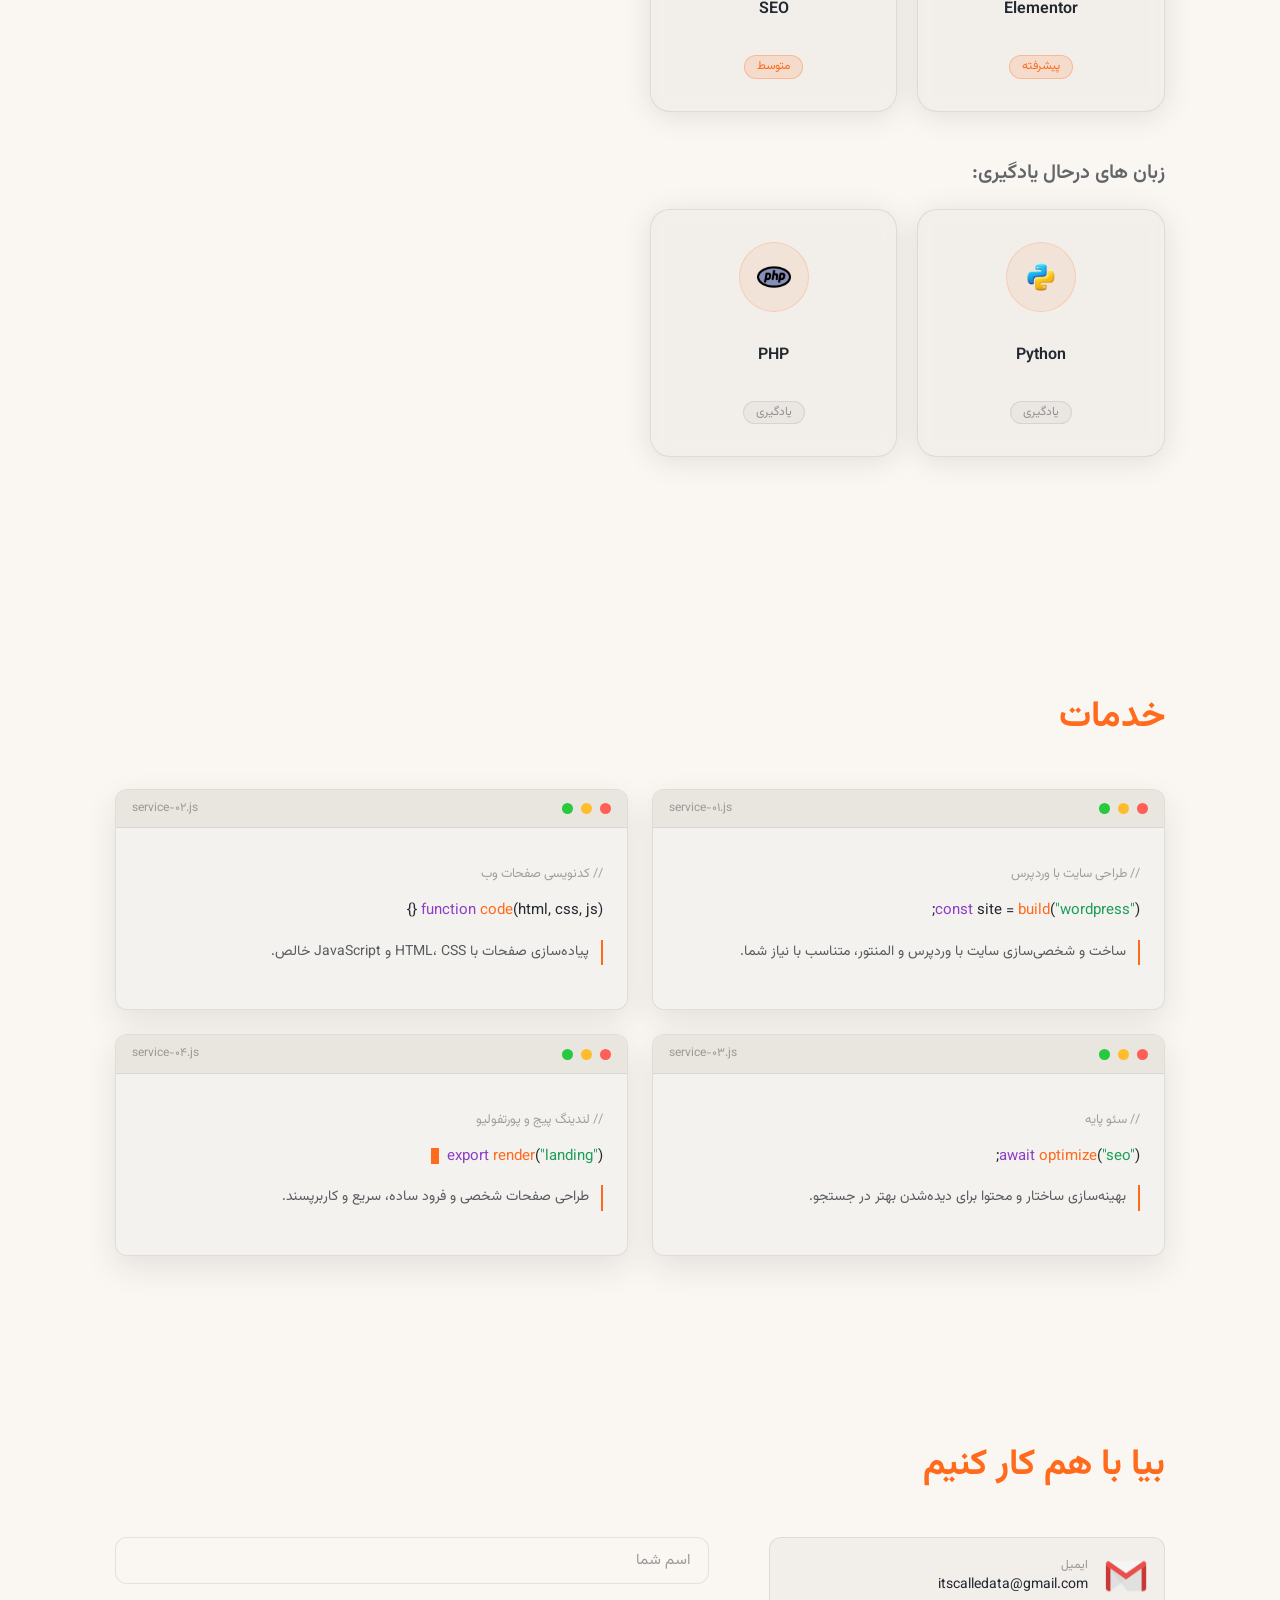
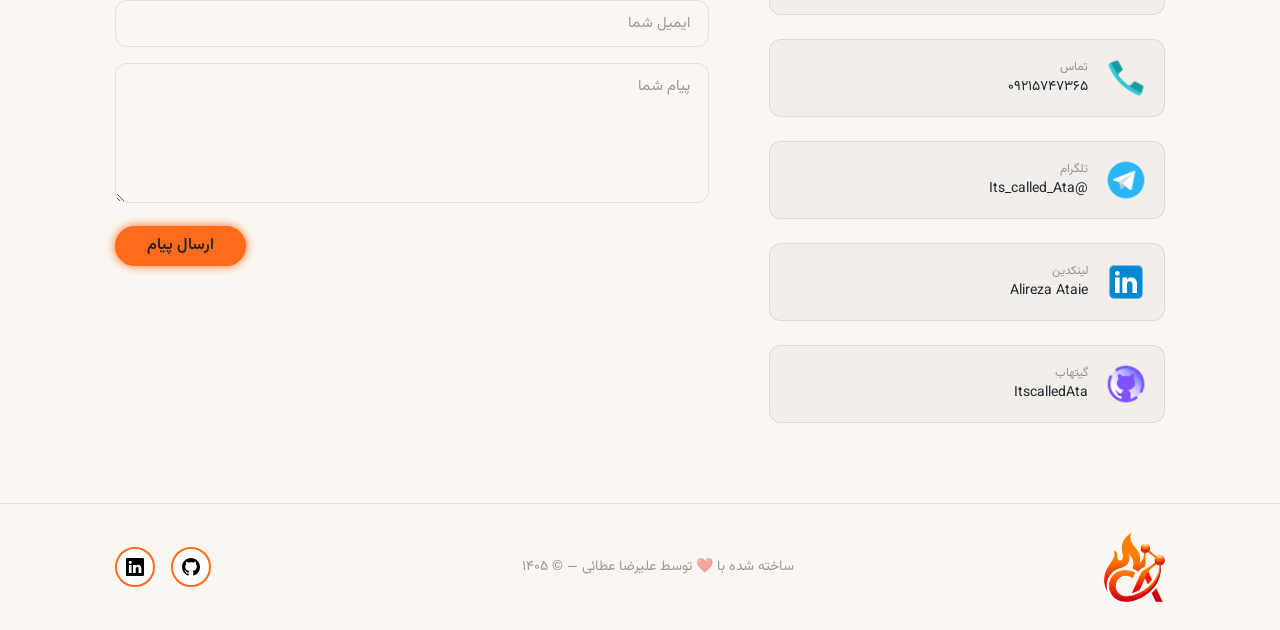
==== commit 0b87425a: "changed toggle menu, some bugs fixed" ====
--- a/index.html
+++ b/index.html
@@ -64,8 +64,275 @@
       </div>
       <div class="hero-img">
         <div class="img-box">
+          <!-- این تصویر توسط هوش مصنوعی cloude طراحی شده -->
           <div class="img-item">
-            <img src="./images/pictures/CalledAta.png" alt="Alireza Ataie" />
+            <svg
+              viewBox="0 0 680 680"
+              xmlns="http://www.w3.org/2000/svg"
+              class="hero-illustration"
+            >
+              <circle cx="340" cy="340" r="300" fill="var(--hero-circle-bg)" />
+
+              <g opacity="0.35">
+                <circle cx="150" cy="150" r="2.5" fill="#ff6a1c" />
+                <circle cx="540" cy="180" r="2" fill="#faf7f2" />
+                <circle cx="180" cy="540" r="2" fill="#faf7f2" />
+                <circle cx="520" cy="520" r="2.5" fill="#ff6a1c" />
+                <circle cx="115" cy="330" r="1.8" fill="#faf7f2" />
+                <circle cx="580" cy="330" r="1.8" fill="#faf7f2" />
+                <circle cx="340" cy="90" r="1.8" fill="#faf7f2" />
+                <circle cx="340" cy="590" r="1.8" fill="#faf7f2" />
+              </g>
+
+              <circle
+                cx="340"
+                cy="340"
+                r="230"
+                fill="none"
+                stroke="#ff6a1c"
+                stroke-width="1"
+                stroke-dasharray="4 8"
+                opacity="0.5"
+              />
+
+              <rect
+                x="230"
+                y="378"
+                width="220"
+                height="16"
+                rx="4"
+                fill="#14171d"
+                stroke="#ff6a1c"
+                stroke-width="1"
+              />
+              <rect
+                x="248"
+                y="248"
+                width="184"
+                height="132"
+                rx="10"
+                fill="#14171d"
+                stroke="#ff6a1c"
+                stroke-width="1.5"
+              />
+              <rect
+                x="260"
+                y="260"
+                width="160"
+                height="108"
+                rx="4"
+                fill="#1c2028"
+              />
+
+              <rect
+                x="272"
+                y="276"
+                width="60"
+                height="6"
+                rx="3"
+                fill="#ff6a1c"
+              />
+              <rect
+                x="272"
+                y="292"
+                width="90"
+                height="6"
+                rx="3"
+                fill="#c792ea"
+              />
+              <rect
+                x="272"
+                y="308"
+                width="45"
+                height="6"
+                rx="3"
+                fill="#7cffb2"
+              />
+              <rect
+                x="272"
+                y="324"
+                width="75"
+                height="6"
+                rx="3"
+                fill="#faf7f2"
+                opacity="0.5"
+              />
+              <rect
+                x="272"
+                y="340"
+                width="30"
+                height="6"
+                rx="3"
+                fill="#ff6a1c"
+              />
+              <rect
+                x="272"
+                y="356"
+                width="55"
+                height="6"
+                rx="3"
+                fill="#faf7f2"
+                opacity="0.3"
+              />
+
+              <g>
+                <ellipse
+                  cx="185"
+                  cy="430"
+                  rx="20"
+                  ry="8"
+                  fill="#14171d"
+                  stroke="#ff6a1c"
+                  stroke-width="1"
+                />
+                <path
+                  d="M170 430 C168 405 200 405 200 430"
+                  fill="none"
+                  stroke="#7cffb2"
+                  stroke-width="2"
+                />
+                <path
+                  d="M178 428 C176 412 194 412 194 428"
+                  fill="none"
+                  stroke="#7cffb2"
+                  stroke-width="2"
+                />
+              </g>
+
+              <g>
+                <rect
+                  x="470"
+                  y="405"
+                  width="34"
+                  height="30"
+                  rx="4"
+                  fill="#14171d"
+                  stroke="#ff6a1c"
+                  stroke-width="1"
+                />
+                <path
+                  d="M504 412 Q516 412 516 420 Q516 428 504 428"
+                  fill="none"
+                  stroke="#ff6a1c"
+                  stroke-width="1.5"
+                />
+                <line
+                  x1="478"
+                  y1="400"
+                  x2="478"
+                  y2="405"
+                  stroke="#faf7f2"
+                  stroke-width="1.5"
+                  opacity="0.4"
+                />
+                <line
+                  x1="486"
+                  y1="398"
+                  x2="486"
+                  y2="405"
+                  stroke="#faf7f2"
+                  stroke-width="1.5"
+                  opacity="0.4"
+                />
+                <line
+                  x1="494"
+                  y1="400"
+                  x2="494"
+                  y2="405"
+                  stroke="#faf7f2"
+                  stroke-width="1.5"
+                  opacity="0.4"
+                />
+              </g>
+
+              <g>
+                <circle
+                  cx="340"
+                  cy="110"
+                  r="34"
+                  fill="#262c37"
+                  stroke="#ff6a1c"
+                  stroke-width="1.5"
+                />
+                <text
+                  x="340"
+                  y="116"
+                  text-anchor="middle"
+                  font-size="14"
+                  font-weight="500"
+                  fill="#ff6a1c"
+                  font-family="monospace"
+                >
+                  &lt;/&gt;
+                </text>
+              </g>
+
+              <g>
+                <circle
+                  cx="570"
+                  cy="340"
+                  r="34"
+                  fill="#262c37"
+                  stroke="#ff6a1c"
+                  stroke-width="1.5"
+                />
+                <text
+                  x="570"
+                  y="345"
+                  text-anchor="middle"
+                  font-size="13"
+                  font-weight="500"
+                  fill="#c792ea"
+                  font-family="monospace"
+                >
+                  CSS
+                </text>
+              </g>
+
+              <g>
+                <circle
+                  cx="340"
+                  cy="570"
+                  r="34"
+                  fill="#262c37"
+                  stroke="#ff6a1c"
+                  stroke-width="1.5"
+                />
+                <text
+                  x="340"
+                  y="575"
+                  text-anchor="middle"
+                  font-size="13"
+                  font-weight="500"
+                  fill="#7cffb2"
+                  font-family="monospace"
+                >
+                  JS
+                </text>
+              </g>
+
+              <g>
+                <circle
+                  cx="110"
+                  cy="340"
+                  r="34"
+                  fill="#262c37"
+                  stroke="#ff6a1c"
+                  stroke-width="1.5"
+                />
+                <text
+                  x="110"
+                  y="345"
+                  text-anchor="middle"
+                  font-size="12"
+                  font-weight="500"
+                  fill="#faf7f2"
+                  font-family="monospace"
+                >
+                  WP
+                </text>
+              </g>
+            </svg>
           </div>
         </div>
       </div>
--- a/styles/styles.css
+++ b/styles/styles.css
@@ -30,7 +30,8 @@
   --border-soft: rgba(255, 255, 255, 0.08);
   --icon-circle-bg: #ffffff;
   --transition-theme: 0.4s ease;
-  /* --- امضای بخش خدمات (ترمینال) --- */
+  --hero-circle-bg: #1f242d;
+  /* بخش خدمات (ترمینال) */
   --terminal-bg: #14171d;
   --terminal-bar-bg: #1c2028;
   --terminal-border: rgba(255, 255, 255, 0.08);
@@ -56,6 +57,8 @@
   --surface-strong: #ffffff;
   --surface-strong-2: #f1ede6;
   --border-soft: rgba(35, 40, 48, 0.1);
+  --hero-circle-bg: #f4f2ee;
+  /* بخش خدمات ( ترمینال ) */
   --terminal-bg: #f4f2ee;
   --terminal-bar-bg: #e9e6df;
   --terminal-border: rgba(35, 40, 48, 0.1);
@@ -226,53 +229,95 @@
 /* دکمه حالت تاریک و روشن */
 
 .theme-toggle {
-  --size: 40px;
-  width: var(--size);
-  height: var(--size);
-  display: flex;
-  align-items: center;
-  justify-content: center;
+  position: relative;
+  margin-left: 20px;
+}
+
+.theme-toggle input {
+  position: absolute;
+  opacity: 0;
+  pointer-events: none;
+}
+
+.theme-toggle label {
+  width: 54px;
+  height: 30px;
+  display: block;
+  background: var(--surface-strong-2);
   border: 1px solid var(--border-soft);
+  border-radius: 999px;
+  cursor: pointer;
+  position: relative;
+  transition: 0.35s ease;
+}
+
+/* دایره‌ی متحرک */
+.theme-toggle label::before {
+  content: "";
+  position: absolute;
+  width: 24px;
+  height: 24px;
+  left: 3px;
+  top: 2px;
   border-radius: 50%;
-  background: var(--surface);
-  cursor: pointer;
-  margin-left: 20px;
-  position: relative;
-  overflow: hidden;
-  transition: border-color 0.3s ease, transform 0.3s ease;
-}
-
-.theme-toggle:hover {
+  background: var(--btn1-bg);
+  transition: 0.35s cubic-bezier(0.34, 1.56, 0.64, 1);
+  box-shadow: 0 2px 8px rgba(0, 0, 0, 0.25);
+  z-index: 1;
+}
+
+/* آیکون‌های sun/moon */
+.toggle-icon {
+  position: absolute;
+  top: 50%;
+  width: 16px;
+  height: 16px;
+  object-fit: contain;
+  transform: translateY(-50%);
+  pointer-events: none;
+  transition: opacity 0.35s ease, transform 0.35s ease;
+  z-index: 0;
+}
+
+.icon-sun {
+  right: 6px;
+  opacity: 1;
+}
+
+.icon-moon {
+  left: 6px;
+  opacity: 0;
+  transform: translateY(-50%) scale(0.7);
+}
+
+/* حالت چک‌شده = لایت مود */
+.theme-toggle input:checked + label {
+  background: rgba(255, 106, 28, 0.18);
   border-color: rgba(255, 106, 28, 0.4);
-  transform: translateY(-2px);
-}
-
-.theme-toggle svg {
-  width: 20px;
-  height: 20px;
-  stroke: var(--btn1-bg);
-  fill: none;
-  stroke-width: 2;
-  stroke-linecap: round;
-  stroke-linejoin: round;
-  transition: transform 0.5s ease, opacity 0.3s ease;
-}
-
-.theme-toggle .icon-moon {
-  position: absolute;
-  transform: scale(0) rotate(-90deg);
+}
+
+.theme-toggle input:checked + label::before {
+  transform: translateX(24px);
+}
+
+.theme-toggle input:checked + label .icon-sun {
   opacity: 0;
-}
-
-[data-theme="light"] .theme-toggle .icon-sun {
-  transform: scale(0) rotate(90deg);
-  opacity: 0;
-}
-
-[data-theme="light"] .theme-toggle .icon-moon {
-  position: static;
-  transform: scale(1) rotate(0deg);
+  transform: translateY(-50%) scale(0.7);
+}
+
+.theme-toggle input:checked + label .icon-moon {
   opacity: 1;
+  transform: translateY(-50%) scale(1);
+}
+
+/* حالت‌های تعاملی */
+.theme-toggle label:hover::before {
+  box-shadow: 0 4px 12px rgba(0, 0, 0, 0.3);
+}
+
+.theme-toggle input:focus + label {
+  outline: 3px solid rgba(255, 106, 28, 0.25);
+  outline-offset: 4px;
 }
 
 /* hero section */
@@ -295,7 +340,7 @@
   padding: 3%;
   background: rgba(255, 255, 255, 0);
   border-radius: 16px;
-  box-shadow: 14px 14px 15px rgba(0, 0, 0, 0.1);
+  box-shadow: 20px 20px 20px rgba(0, 0, 0, 0.377);
   backdrop-filter: blur(15.2px);
   -webkit-backdrop-filter: blur(15.2px);
 }
@@ -460,13 +505,12 @@
   z-index: 1;
 }
 
-.hero-img .img-box .img-item img {
+.hero-img .img-box .img-item .hero-illustration {
   position: absolute;
-  top: 30px;
+  top: 0;
+  width: 100%;
+  height: 100%;
   display: block;
-  width: 85%;
-  object-fit: cover;
-  mix-blend-mode: lighten;
 }
 
 /* انیمیشین لود صفحه */
@@ -547,51 +591,40 @@
 }
 
 .skill-card {
-  /* From https://css.glass */
   background: var(--surface);
-  border-radius: 16px;
   box-shadow: 0 4px 30px rgba(0, 0, 0, 0.1);
   backdrop-filter: blur(9.1px);
   -webkit-backdrop-filter: blur(9.1px);
   border: 1px solid var(--border-soft);
-  border-radius: 16px;
-  padding: 28px 20px;
+  border-radius: 20px;
+  padding: 32px 20px;
   display: flex;
   flex-direction: column;
   align-items: center;
-  gap: 12px;
-  transition: 0.3s ease;
+  gap: 14px;
   cursor: default;
   opacity: 0;
   transform: translateY(24px);
   transition:
     opacity 0.4s ease,
-    transform 0.4s ease;
+    transform 0.3s ease,
+    border-color 0.3s ease,
+    box-shadow 0.3s ease,
+    background 0.3s ease;
 }
 
 .skill-card.visible {
   opacity: 1;
   transform: translateY(0);
 }
-/* هر کارت دیر تر از قبلی ظاهر بشه */
-.skill-card:nth-child(1) {
-  transition-delay: 0.1s;
-}
-.skill-card:nth-child(2) {
-  transition-delay: 0.2s;
-}
-.skill-card:nth-child(3) {
-  transition-delay: 0.3s;
-}
-.skill-card:nth-child(4) {
-  transition-delay: 0.4s;
-}
-.skill-card:nth-child(5) {
-  transition-delay: 0.5s;
-}
-.skill-card:nth-child(6) {
-  transition-delay: 0.6s;
-}
+
+/* هر کارت دیرتر از قبلی ظاهر بشه */
+.skill-card:nth-child(1) { transition-delay: 0.1s; }
+.skill-card:nth-child(2) { transition-delay: 0.2s; }
+.skill-card:nth-child(3) { transition-delay: 0.3s; }
+.skill-card:nth-child(4) { transition-delay: 0.4s; }
+.skill-card:nth-child(5) { transition-delay: 0.5s; }
+.skill-card:nth-child(6) { transition-delay: 0.6s; }
 
 .skill-card:hover {
   transform: translateY(-6px);
@@ -599,17 +632,26 @@
   box-shadow: 0 8px 30px rgba(255, 106, 28, 0.15);
 }
 
+/* بج دایره‌ای دور آیکون */
 .skill-icon {
-  width: 56px;
-  height: 56px;
+  width: 68px;
+  height: 68px;
+  border-radius: 50%;
   display: flex;
   align-items: center;
   justify-content: center;
+  background: rgba(255, 106, 28, 0.08);
+  border: 1px solid rgba(255, 106, 28, 0.2);
+  transition: transform 0.35s cubic-bezier(0.34, 1.56, 0.64, 1);
+}
+
+.skill-card:hover .skill-icon {
+  transform: scale(1.08) rotate(-4deg);
 }
 
 .skill-icon img {
-  width: 100%;
-  height: 100%;
+  width: 34px;
+  height: 34px;
   object-fit: contain;
 }
 
@@ -628,7 +670,7 @@
 }
 
 .learning-tag {
-  background: rgba(255, 255, 255, 0.05);
+  background: var(--surface);
   color: var(--text-muted);
   border-color: var(--border-soft);
 }
